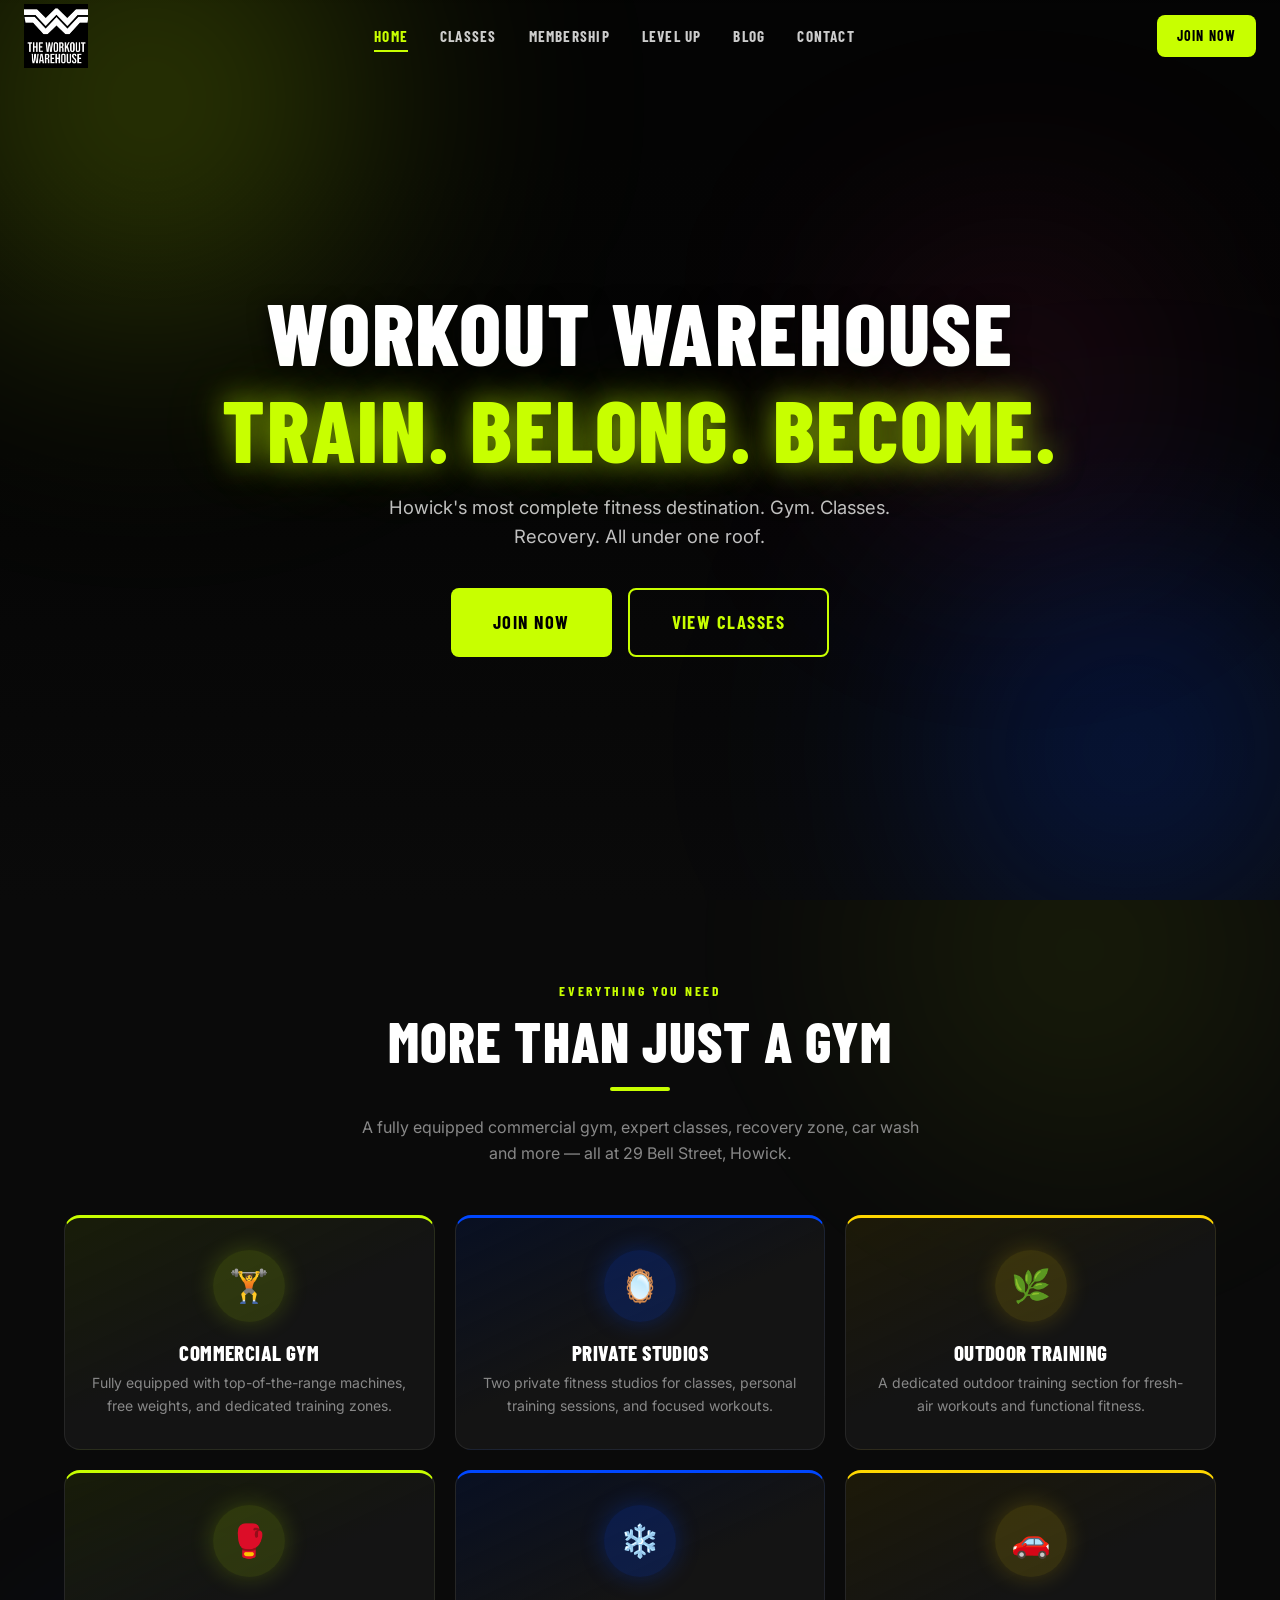
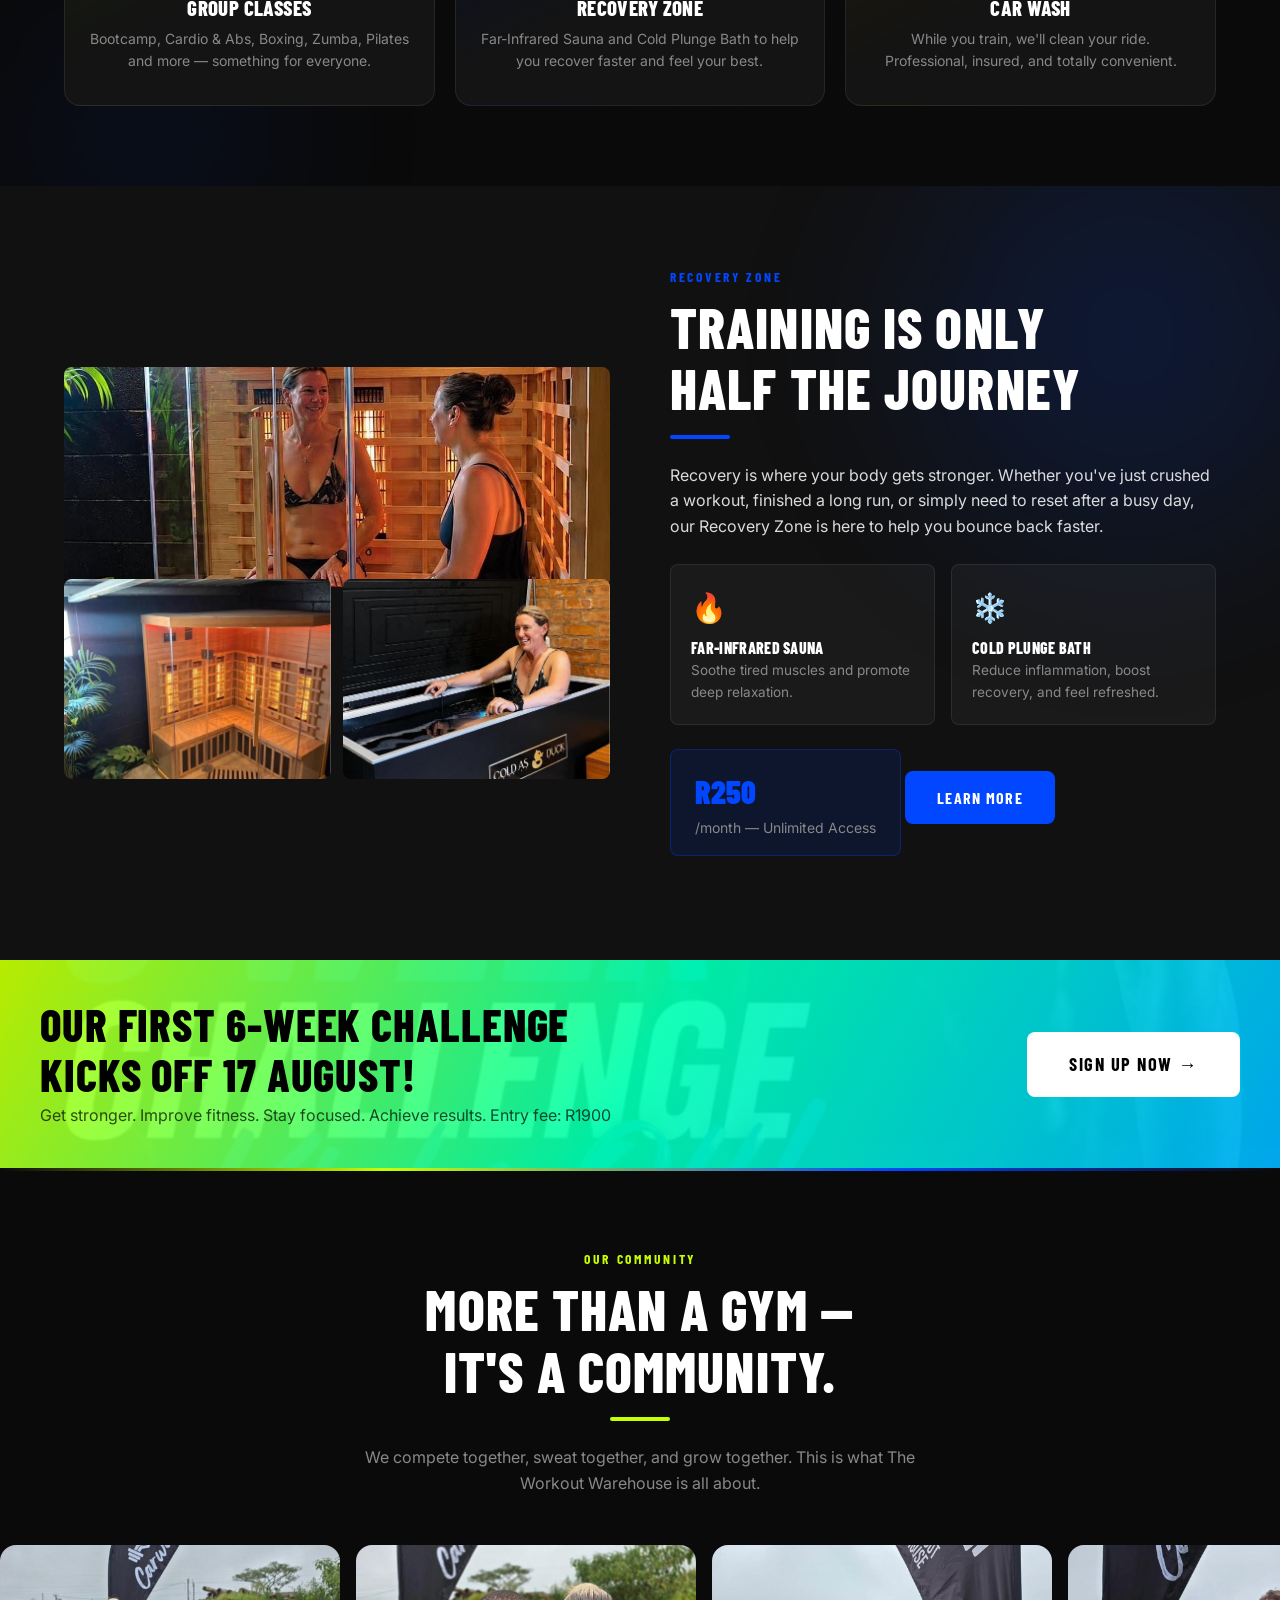
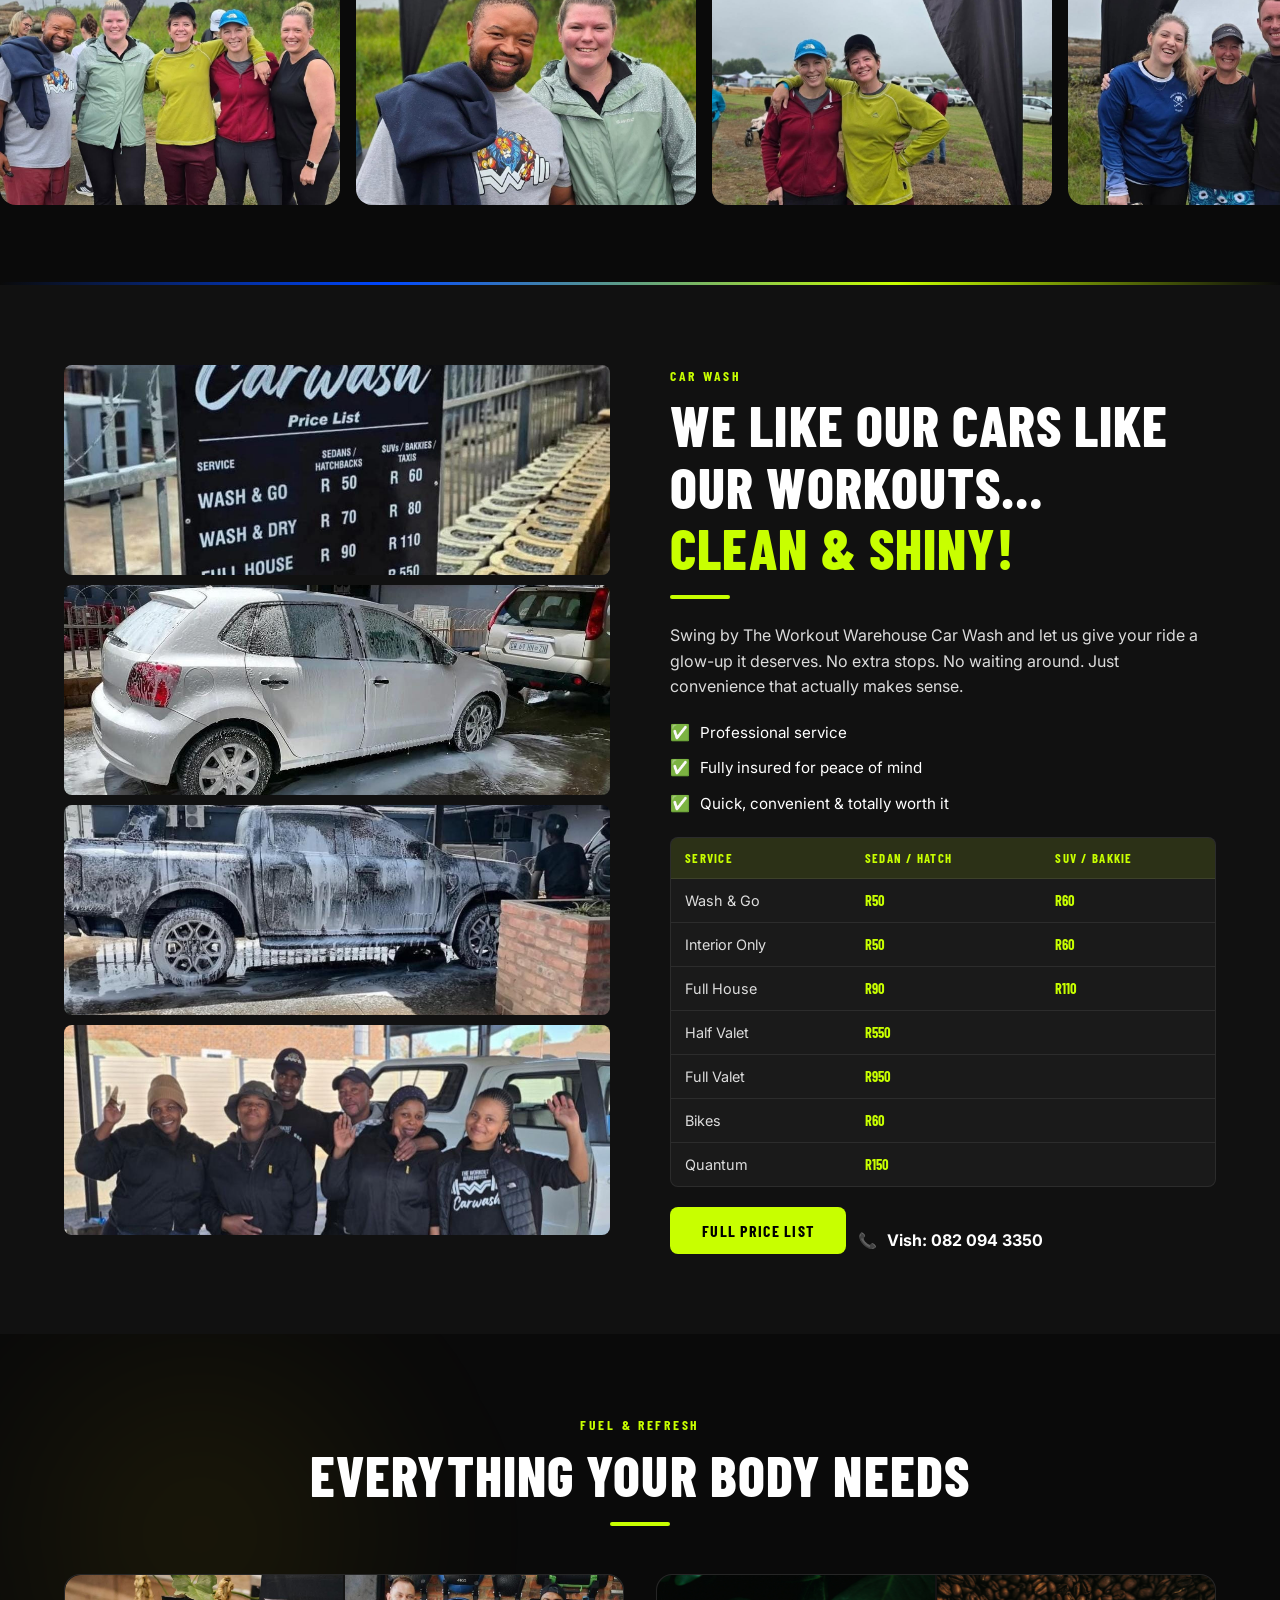
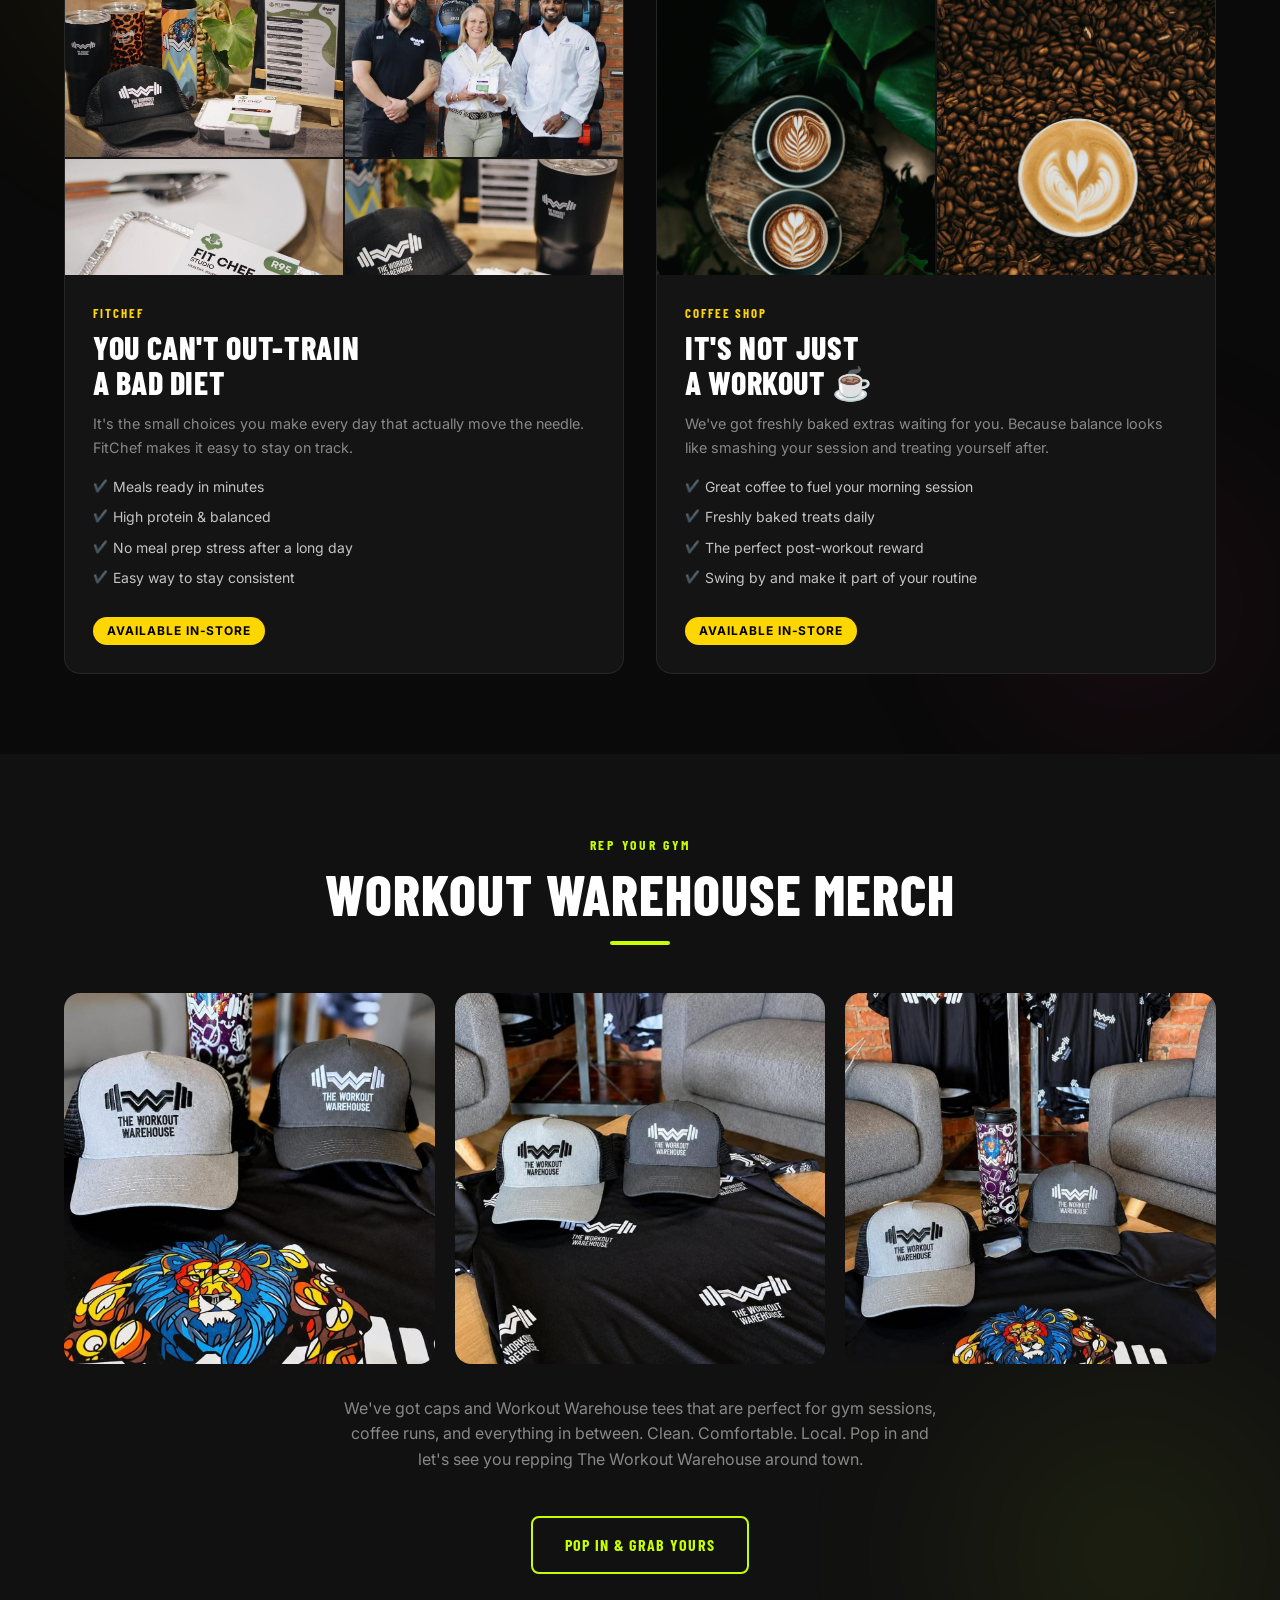
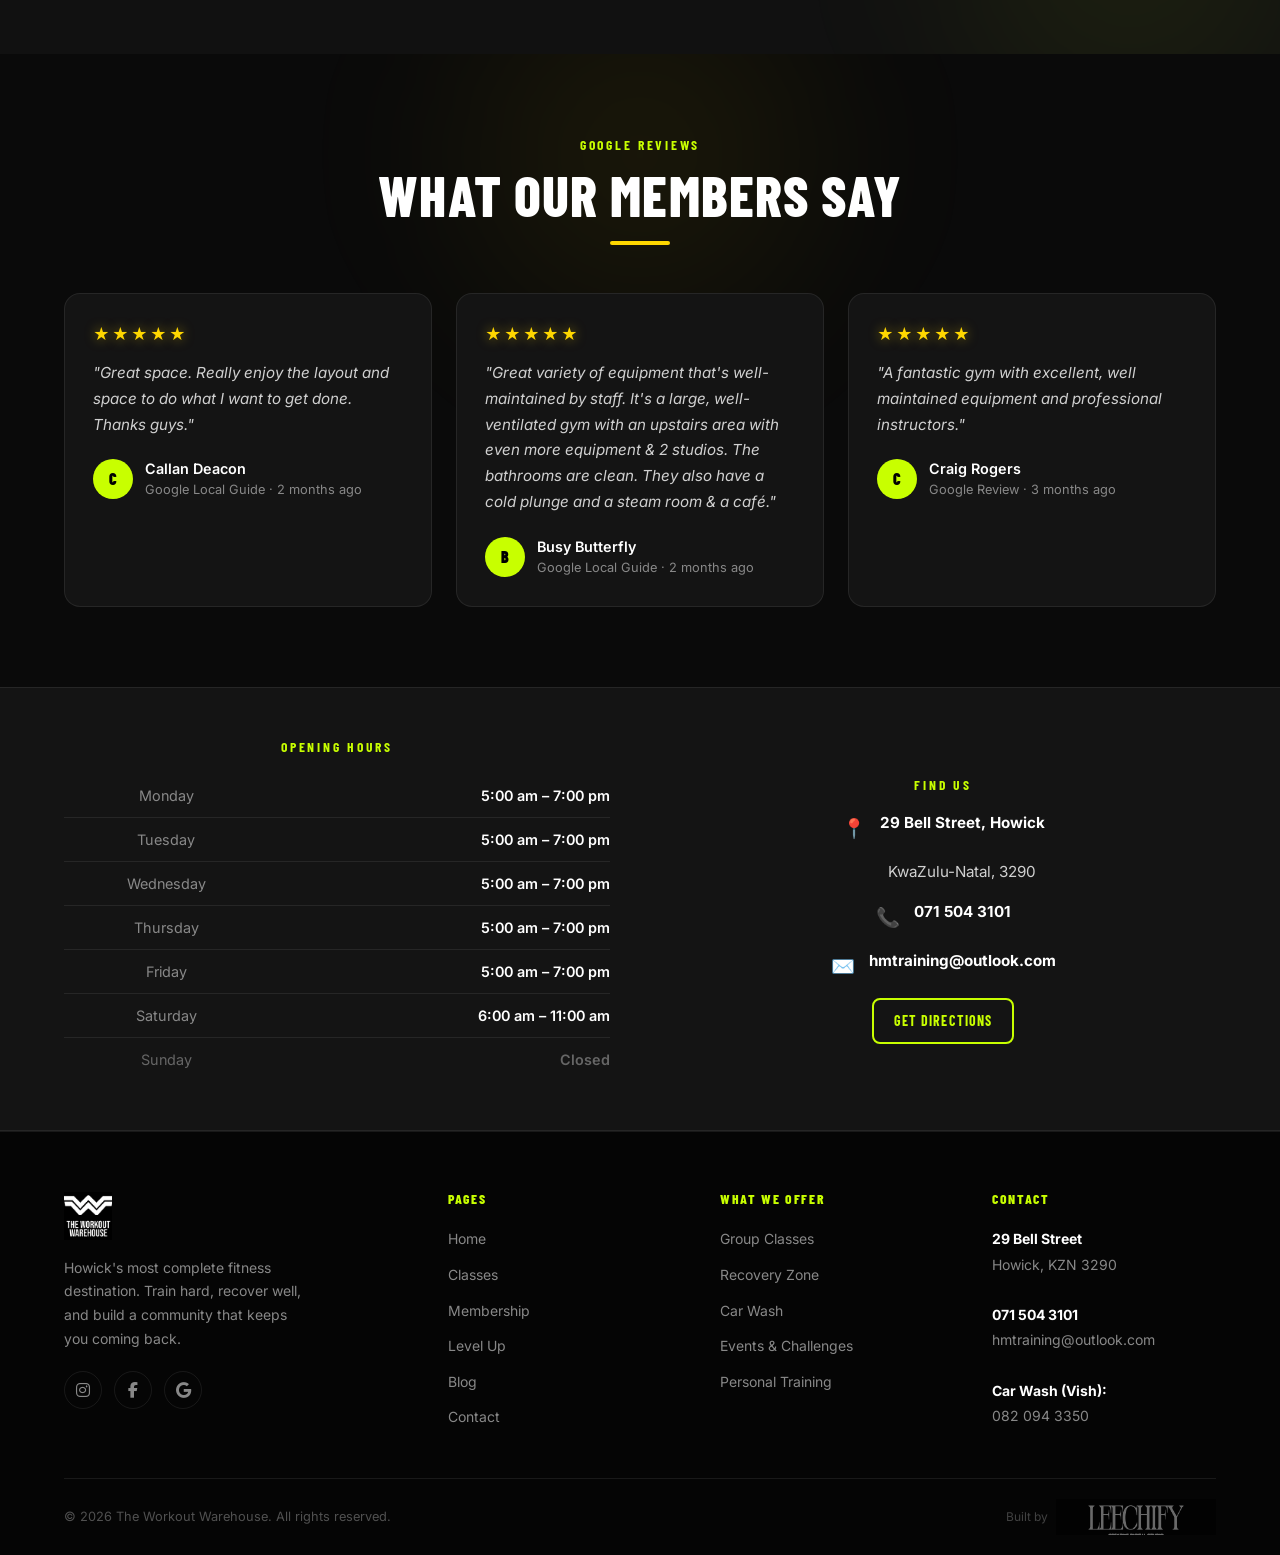
==== index.html @ 7a6e1d3c "initil commit" ====
<!DOCTYPE html>
<html lang="en">
<head>
  <meta charset="UTF-8" />
  <meta name="viewport" content="width=device-width, initial-scale=1.0" />
  <title>The Workout Warehouse — Howick's Premier Gym</title>
  <meta name="description" content="The Workout Warehouse in Howick offers a fully equipped commercial gym, private studios, group classes, recovery zone, and more. Train today. Be better tomorrow." />
  <link rel="stylesheet" href="css/styles.css" />
  <link rel="stylesheet" href="https://cdnjs.cloudflare.com/ajax/libs/font-awesome/6.5.0/css/all.min.css" />
  <!-- Favicon placeholder -->
  <link rel="icon" type="image/png" href="Logo.png" />
</head>
<body>

  <!-- ========== HEADER ========== -->
  <header class="site-header" id="site-header">
    <a href="index.html" class="header-logo">
      <img src="Logo.png" alt="The Workout Warehouse" />
    </a>
    <nav class="nav-links">
      <a href="index.html">Home</a>
      <a href="classes.html">Classes</a>
      <a href="membership.html">Membership</a>
      <a href="levelup.html">Level Up</a>
      <a href="blog.html">Blog</a>
      <a href="contact.html">Contact</a>
    </nav>
    <a href="membership.html" class="btn btn-primary btn-sm header-cta">Join Now</a>
    <button class="hamburger" aria-label="Toggle menu">
      <span></span><span></span><span></span>
    </button>
  </header>

  <!-- Mobile Nav -->
  <nav class="mobile-nav">
    <a href="index.html">Home</a>
    <a href="classes.html">Classes</a>
    <a href="membership.html">Membership</a>
    <a href="levelup.html">Level Up</a>
    <a href="blog.html">Blog</a>
    <a href="contact.html">Contact</a>
    <a href="membership.html" class="btn btn-primary">Join Now</a>
  </nav>

  <main>

    <!-- ========== HERO ========== -->
    <section class="hero">
      <video class="hero-video" autoplay muted loop playsinline>
        <source src="Hero.mp4" type="video/mp4" />
      </video>
      <div class="hero-overlay"></div>
      <div class="hero-blob hero-blob-1"></div>
      <div class="hero-blob hero-blob-2"></div>
      <div class="hero-blob hero-blob-3"></div>
      <div class="hero-content">
        <h1>Workout Warehouse<br><span class="highlight">Train. Belong. Become.</span></h1>
        <p class="lead">Howick's most complete fitness destination. Gym. Classes. Recovery. All under one roof.</p>
        <div class="hero-btns">
          <a href="membership.html" class="btn btn-primary btn-lg">Join Now</a>
          <a href="classes.html" class="btn btn-outline btn-lg">View Classes</a>
        </div>
      </div>
    </section>

    <!-- ========== WHAT WE OFFER ========== -->
    <section class="section-pad offer-section">
      <div class="container">
        <div class="section-header reveal">
          <p class="eyebrow">Everything You Need</p>
          <h2>More Than Just a Gym</h2>
          <div class="divider divider-center"></div>
          <p>A fully equipped commercial gym, expert classes, recovery zone, car wash and more — all at 29 Bell Street, Howick.</p>
        </div>
        <div class="offer-grid">
          <div class="offer-card reveal reveal-delay-1">
            <span class="offer-icon">🏋️</span>
            <h3>Commercial Gym</h3>
            <p>Fully equipped with top-of-the-range machines, free weights, and dedicated training zones.</p>
          </div>
          <div class="offer-card reveal reveal-delay-2">
            <span class="offer-icon">🪞</span>
            <h3>Private Studios</h3>
            <p>Two private fitness studios for classes, personal training sessions, and focused workouts.</p>
          </div>
          <div class="offer-card reveal reveal-delay-3">
            <span class="offer-icon">🌿</span>
            <h3>Outdoor Training</h3>
            <p>A dedicated outdoor training section for fresh-air workouts and functional fitness.</p>
          </div>
          <div class="offer-card reveal reveal-delay-1">
            <span class="offer-icon">🥊</span>
            <h3>Group Classes</h3>
            <p>Bootcamp, Cardio & Abs, Boxing, Zumba, Pilates and more — something for everyone.</p>
          </div>
          <div class="offer-card reveal reveal-delay-2">
            <span class="offer-icon">❄️</span>
            <h3>Recovery Zone</h3>
            <p>Far-Infrared Sauna and Cold Plunge Bath to help you recover faster and feel your best.</p>
          </div>
          <div class="offer-card reveal reveal-delay-3">
            <span class="offer-icon">🚗</span>
            <h3>Car Wash</h3>
            <p>While you train, we'll clean your ride. Professional, insured, and totally convenient.</p>
          </div>
        </div>
      </div>
    </section>

    <!-- ========== RECOVERY ZONE ========== -->
    <section class="recovery-section section-pad">
      <div class="container">
        <div class="recovery-grid">
          <div class="recovery-images reveal">
            <img src="Recovery zone1.jpeg" alt="Recovery Zone" loading="lazy" />
            <img src="Recovery Zone2.jpeg" alt="Cold Plunge" loading="lazy" />
            <img src="Recovery Zone3.jpeg" alt="Infrared Sauna" loading="lazy" />
          </div>
          <div class="recovery-copy reveal reveal-delay-2">
            <p class="eyebrow">Recovery Zone</p>
            <h2>Training Is Only<br>Half the Journey</h2>
            <div class="divider divider-blue"></div>
            <p style="margin-bottom: 24px;">Recovery is where your body gets stronger. Whether you've just crushed a workout, finished a long run, or simply need to reset after a busy day, our Recovery Zone is here to help you bounce back faster.</p>
            <div class="recovery-features">
              <div class="recovery-feature">
                <div class="icon">🔥</div>
                <h4>Far-Infrared Sauna</h4>
                <p>Soothe tired muscles and promote deep relaxation.</p>
              </div>
              <div class="recovery-feature">
                <div class="icon">❄️</div>
                <h4>Cold Plunge Bath</h4>
                <p>Reduce inflammation, boost recovery, and feel refreshed.</p>
              </div>
            </div>
            <div class="recovery-price">
              <div>
                <div class="amount">R250</div>
                <div class="label">/month — Unlimited Access</div>
              </div>
            </div>
            <a href="membership.html#recovery" class="btn btn-blue">Learn More</a>
          </div>
        </div>
      </div>
    </section>

    <!-- ========== CHALLENGE BANNER ========== -->
    <div class="challenge-banner">
      <div class="challenge-banner-inner">
        <div class="challenge-banner-text">
          <h2>Our First 6-Week Challenge<br>Kicks Off 17 August!</h2>
          <p>Get stronger. Improve fitness. Stay focused. Achieve results. Entry fee: R1900</p>
        </div>
        <a href="levelup.html" class="btn btn-white btn-lg">Sign Up Now →</a>
      </div>
    </div>

    <!-- ========== COMMUNITY GALLERY ========== -->
    <section class="community-section section-pad" style="background: var(--bg);">
      <div class="container" style="margin-bottom: 40px;">
        <div class="section-header reveal">
          <p class="eyebrow">Our Community</p>
          <h2>More Than a Gym —<br>It's a Community.</h2>
          <div class="divider divider-center"></div>
          <p>We compete together, sweat together, and grow together. This is what The Workout Warehouse is all about.</p>
        </div>
      </div>
      <div class="carousel-track-wrap">
        <div class="carousel-track">
          <div class="carousel-item"><img src="Com1.jpeg" alt="Workout Warehouse Community" loading="lazy" /></div>
          <div class="carousel-item"><img src="Com2.jpeg" alt="Workout Warehouse Community" loading="lazy" /></div>
          <div class="carousel-item"><img src="Com3.jpeg" alt="Workout Warehouse Community" loading="lazy" /></div>
          <div class="carousel-item"><img src="Com4.jpeg" alt="Workout Warehouse Community" loading="lazy" /></div>
          <div class="carousel-item"><img src="Com5.jpeg" alt="Workout Warehouse Community" loading="lazy" /></div>
        </div>
      </div>
    </section>

    <!-- ========== CAR WASH ========== -->
    <section class="carwash-section section-pad">
      <div class="container">
        <div class="carwash-grid">
          <div class="carwash-images reveal">
            <img src="Carwash1.jpeg" alt="Workout Warehouse Car Wash" loading="lazy" />
            <img src="Carwash2.jpeg" alt="Workout Warehouse Car Wash" loading="lazy" />
            <img src="Carwash3.jpeg" alt="Workout Warehouse Car Wash" loading="lazy" />
            <img src="Carwash4.jpeg" alt="Workout Warehouse Car Wash" loading="lazy" />
          </div>
          <div class="carwash-copy reveal reveal-delay-2">
            <p class="eyebrow">Car Wash</p>
            <h2>We Like Our Cars Like<br>Our Workouts…<br><span class="neon-text">Clean &amp; Shiny!</span></h2>
            <div class="divider"></div>
            <p style="margin-bottom: 20px;">Swing by The Workout Warehouse Car Wash and let us give your ride a glow-up it deserves. No extra stops. No waiting around. Just convenience that actually makes sense.</p>
            <ul class="carwash-checklist">
              <li>Professional service</li>
              <li>Fully insured for peace of mind</li>
              <li>Quick, convenient &amp; totally worth it</li>
            </ul>
            <div class="carwash-price-table">
              <table>
                <thead>
                  <tr>
                    <th>Service</th>
                    <th>Sedan / Hatch</th>
                    <th>SUV / Bakkie</th>
                  </tr>
                </thead>
                <tbody>
                  <tr><td>Wash &amp; Go</td><td>R50</td><td>R60</td></tr>
                  <tr><td>Interior Only</td><td>R50</td><td>R60</td></tr>
                  <tr><td>Full House</td><td>R90</td><td>R110</td></tr>
                  <tr><td>Half Valet</td><td colspan="2">R550</td></tr>
                  <tr><td>Full Valet</td><td colspan="2">R950</td></tr>
                  <tr><td>Bikes</td><td colspan="2">R60</td></tr>
                  <tr><td>Quantum</td><td colspan="2">R150</td></tr>
                </tbody>
              </table>
            </div>
            <div style="display: flex; gap: 12px; align-items: center; flex-wrap: wrap;">
              <button class="btn btn-primary" data-lightbox="Car wash prices.jpeg">Full Price List</button>
              <div class="carwash-contact">
                <span>📞</span>
                <p><strong>Vish: 082 094 3350</strong></p>
              </div>
            </div>
          </div>
        </div>
      </div>
    </section>

    <!-- ========== FITCHEF & COFFEE ========== -->
    <section class="section-pad fuel-section">
      <div class="container">
        <div class="section-header reveal">
          <p class="eyebrow">Fuel &amp; Refresh</p>
          <h2>Everything Your Body Needs</h2>
          <div class="divider divider-center"></div>
        </div>
        <div class="extras-grid">
          <!-- FitChef -->
          <div class="extra-card reveal reveal-delay-1">
            <div style="display: grid; grid-template-columns: 1fr 1fr; grid-template-rows: 1fr 1fr; gap: 2px; height: 300px; overflow: hidden; border-radius: var(--radius-lg) var(--radius-lg) 0 0;">
              <img src="Fitchef1.jpeg" alt="FitChef meals" loading="lazy" style="width:100%; height:100%; object-fit:cover; object-position: center center;" />
              <img src="Fitchef4.jpeg" alt="FitChef team" loading="lazy" style="width:100%; height:100%; object-fit:cover; object-position: center top;" />
              <img src="Fitchef2.jpeg" alt="FitChef meal" loading="lazy" style="width:100%; height:100%; object-fit:cover; object-position: center center;" />
              <img src="Fitchef3.jpeg" alt="FitChef meals" loading="lazy" style="width:100%; height:100%; object-fit:cover; object-position: center center;" />
            </div>
            <div class="extra-card-body">
              <p class="eyebrow">FitChef</p>
              <h3>You Can't Out-Train<br>a Bad Diet</h3>
              <p>It's the small choices you make every day that actually move the needle. FitChef makes it easy to stay on track.</p>
              <ul class="extra-checklist">
                <li>Meals ready in minutes</li>
                <li>High protein &amp; balanced</li>
                <li>No meal prep stress after a long day</li>
                <li>Easy way to stay consistent</li>
              </ul>
              <span class="tag tag-gold" style="margin-top: 12px;">Available In-Store</span>
            </div>
          </div>
          <!-- Coffee Shop -->
          <div class="extra-card reveal reveal-delay-2">
            <div style="display: grid; grid-template-columns: 1fr 1fr; gap: 2px; height: 300px; overflow: hidden; border-radius: var(--radius-lg) var(--radius-lg) 0 0;">
              <img src="Coffeestock.jpg?v=2" alt="Coffee" loading="lazy" style="width:100%; height:100%; object-fit:cover; object-position: center 10%;" />
              <img src="Coffeestock2.jpg" alt="Coffee beans" loading="lazy" style="width:100%; height:100%; object-fit:cover; object-position: center center;" />
            </div>
            <div class="extra-card-body">
              <p class="eyebrow">Coffee Shop</p>
              <h3>It's Not Just<br>a Workout ☕</h3>
              <p>We've got freshly baked extras waiting for you. Because balance looks like smashing your session and treating yourself after.</p>
              <ul class="extra-checklist">
                <li>Great coffee to fuel your morning session</li>
                <li>Freshly baked treats daily</li>
                <li>The perfect post-workout reward</li>
                <li>Swing by and make it part of your routine</li>
              </ul>
              <span class="tag tag-gold" style="margin-top: 12px;">Available In-Store</span>
            </div>
          </div>
        </div>
      </div>
    </section>

    <!-- ========== MERCH ========== -->
    <section class="merch-section section-pad">
      <div class="container">
        <div class="section-header reveal">
          <p class="eyebrow">Rep Your Gym</p>
          <h2>Workout Warehouse Merch</h2>
          <div class="divider divider-center"></div>
        </div>
        <div class="merch-grid reveal">
          <div class="merch-img"><img src="Merch1.jpeg" alt="Workout Warehouse Merch" loading="lazy" /></div>
          <div class="merch-img"><img src="Merch2.jpeg" alt="Workout Warehouse Merch" loading="lazy" /></div>
          <div class="merch-img"><img src="Merch3.jpeg" alt="Workout Warehouse Merch" loading="lazy" /></div>
        </div>
        <div class="merch-copy reveal">
          <p>We've got caps and Workout Warehouse tees that are perfect for gym sessions, coffee runs, and everything in between. Clean. Comfortable. Local. Pop in and let's see you repping The Workout Warehouse around town.</p>
          <a href="contact.html" class="btn btn-outline" style="margin-top: 20px;">Pop In &amp; Grab Yours</a>
        </div>
      </div>
    </section>

    <!-- ========== REVIEWS ========== -->
    <section class="reviews-section section-pad">
      <div class="container">
        <div class="section-header reveal">
          <p class="eyebrow">Google Reviews</p>
          <h2>What Our Members Say</h2>
          <div class="divider divider-center divider-gold"></div>
        </div>
        <div class="reviews-grid">
          <div class="review-card reveal reveal-delay-1">
            <div class="review-stars">★★★★★</div>
            <p class="review-text">"Great space. Really enjoy the layout and space to do what I want to get done. Thanks guys."</p>
            <div class="review-author">
              <div class="review-avatar">C</div>
              <div>
                <div class="review-name">Callan Deacon</div>
                <div class="review-role">Google Local Guide · 2 months ago</div>
              </div>
            </div>
          </div>
          <div class="review-card reveal reveal-delay-2">
            <div class="review-stars">★★★★★</div>
            <p class="review-text">"Great variety of equipment that's well-maintained by staff. It's a large, well-ventilated gym with an upstairs area with even more equipment &amp; 2 studios. The bathrooms are clean. They also have a cold plunge and a steam room &amp; a café."</p>
            <div class="review-author">
              <div class="review-avatar">B</div>
              <div>
                <div class="review-name">Busy Butterfly</div>
                <div class="review-role">Google Local Guide · 2 months ago</div>
              </div>
            </div>
          </div>
          <div class="review-card reveal reveal-delay-3">
            <div class="review-stars">★★★★★</div>
            <p class="review-text">"A fantastic gym with excellent, well maintained equipment and professional instructors."</p>
            <div class="review-author">
              <div class="review-avatar">C</div>
              <div>
                <div class="review-name">Craig Rogers</div>
                <div class="review-role">Google Review · 3 months ago</div>
              </div>
            </div>
          </div>
        </div>
      </div>
    </section>

    <!-- ========== HOURS + CONTACT STRIP ========== -->
    <section class="hours-strip">
      <div class="container">
        <div class="hours-strip-inner">
          <div style="text-align: center;">
            <p class="eyebrow" style="font-family: var(--font-head); font-size: 0.85rem; font-weight: 700; letter-spacing: 0.2em; text-transform: uppercase; color: var(--neon-green); margin-bottom: 16px;">Opening Hours</p>
            <table class="hours-table">
              <tr><td>Monday</td><td>5:00 am – 7:00 pm</td></tr>
              <tr><td>Tuesday</td><td>5:00 am – 7:00 pm</td></tr>
              <tr><td>Wednesday</td><td>5:00 am – 7:00 pm</td></tr>
              <tr><td>Thursday</td><td>5:00 am – 7:00 pm</td></tr>
              <tr><td>Friday</td><td>5:00 am – 7:00 pm</td></tr>
              <tr><td>Saturday</td><td>6:00 am – 11:00 am</td></tr>
              <tr><td class="closed">Sunday</td><td class="closed">Closed</td></tr>
            </table>
          </div>
          <div class="contact-info" style="text-align: center; align-items: center;">
            <p class="eyebrow" style="font-family: var(--font-head); font-size: 0.85rem; font-weight: 700; letter-spacing: 0.2em; text-transform: uppercase; color: var(--neon-green); margin-bottom: 0;">Find Us</p>
            <div class="contact-item">
              <span class="icon">📍</span>
              <p><strong>29 Bell Street, Howick</strong><br>KwaZulu-Natal, 3290</p>
            </div>
            <div class="contact-item">
              <span class="icon">📞</span>
              <p><a href="tel:0715043101"><strong>071 504 3101</strong></a></p>
            </div>
            <div class="contact-item">
              <span class="icon">✉️</span>
              <p><a href="mailto:hmtraining@outlook.com"><strong>hmtraining@outlook.com</strong></a></p>
            </div>
            <a href="contact.html" class="btn btn-outline btn-sm" style="width: fit-content;">Get Directions</a>
          </div>
        </div>
      </div>
    </section>

  </main>

  <!-- ========== FOOTER ========== -->
  <footer class="site-footer">
    <div class="container">
      <div class="footer-grid">
        <div class="footer-brand">
          <img src="Logo.png" alt="The Workout Warehouse" />
          <p>Howick's most complete fitness destination. Train hard, recover well, and build a community that keeps you coming back.</p>
          <div class="footer-social">
            <a href="https://www.instagram.com/the.workout.warehouse" target="_blank" rel="noopener" aria-label="Instagram"><i class="fa-brands fa-instagram"></i></a>
            <a href="https://www.facebook.com/share/1EjubJLeHB/" target="_blank" rel="noopener" aria-label="Facebook"><i class="fa-brands fa-facebook-f"></i></a>
            <a href="https://share.google/mesvVrDXHMTG3f7lh" target="_blank" rel="noopener" aria-label="Google"><i class="fa-brands fa-google"></i></a>
          </div>
        </div>
        <div class="footer-col">
          <h4>Pages</h4>
          <ul>
            <li><a href="index.html">Home</a></li>
            <li><a href="classes.html">Classes</a></li>
            <li><a href="membership.html">Membership</a></li>
            <li><a href="levelup.html">Level Up</a></li>
            <li><a href="blog.html">Blog</a></li>
            <li><a href="contact.html">Contact</a></li>
          </ul>
        </div>
        <div class="footer-col">
          <h4>What We Offer</h4>
          <ul>
            <li><a href="classes.html">Group Classes</a></li>
            <li><a href="membership.html#recovery">Recovery Zone</a></li>
            <li><a href="index.html#carwash">Car Wash</a></li>
            <li><a href="levelup.html">Events &amp; Challenges</a></li>
            <li><a href="classes.html#pt">Personal Training</a></li>
          </ul>
        </div>
        <div class="footer-col">
          <h4>Contact</h4>
          <address>
            <strong>29 Bell Street</strong><br>
            Howick, KZN 3290<br><br>
            <strong><a href="tel:0715043101">071 504 3101</a></strong><br>
            <a href="mailto:hmtraining@outlook.com">hmtraining@outlook.com</a><br><br>
            <strong>Car Wash (Vish):</strong><br>
            <a href="tel:0820943350">082 094 3350</a>
          </address>
        </div>
      </div>
      <div class="footer-bottom">
        <p>© 2026 The Workout Warehouse. All rights reserved.</p>
        <a href="https://leechify.com" target="_blank" rel="noopener" style="display: flex; align-items: center; gap: 8px; opacity: 0.4; transition: opacity 0.3s;" onmouseover="this.style.opacity=0.8" onmouseout="this.style.opacity=0.4"><span style="font-size: 0.75rem; color: rgba(255,255,255,0.6); font-family: var(--font-body);">Built by</span><img src="leechify-logo.webp" alt="Leechify" style="height: 36px; width: 160px; object-fit: cover; object-position: center 47%; filter: saturate(0) brightness(5);" /></a>
      </div>
    </div>
  </footer>

  <!-- Lightbox -->
  <div class="lightbox" id="lightbox">
    <button class="lightbox-close" aria-label="Close">✕</button>
    <img src="" alt="Price list" />
  </div>

  <script src="js/main.js"></script>
</body>
</html>
---- css/styles.css ----
/* ============================================================
   THE WORKOUT WAREHOUSE — Global Stylesheet
   ============================================================ */

/* ---------- Google Fonts ---------- */
@import url('https://fonts.googleapis.com/css2?family=Barlow+Condensed:wght@400;600;700;800;900&family=Inter:wght@300;400;500;600;700&display=swap');

/* ---------- CSS Variables ---------- */
:root {
  --bg:           #0A0A0A;
  --bg-card:      #141414;
  --bg-section:   #111111;
  --neon-green:   #C8FF00;
  --neon-blue:    #0047FF;
  --neon-gold:    #FFD700;
  --white:        #FFFFFF;
  --muted:        #888888;
  --border:       rgba(255,255,255,0.08);
  --border-neon:  rgba(200,255,0,0.3);

  --font-head:    'Barlow Condensed', sans-serif;
  --font-body:    'Inter', sans-serif;

  --radius:       8px;
  --radius-lg:    16px;
  --transition:   0.3s ease;
  --shadow:       0 4px 30px rgba(0,0,0,0.5);
  --shadow-neon:  0 0 20px rgba(200,255,0,0.2);
}

/* ---------- Reset ---------- */
*, *::before, *::after { box-sizing: border-box; margin: 0; padding: 0; }
html { scroll-behavior: smooth; font-size: 16px; }
body {
  background-color: var(--bg);
  color: var(--white);
  font-family: var(--font-body);
  line-height: 1.6;
  overflow-x: hidden;
}
img { display: block; max-width: 100%; height: auto; }
a { color: inherit; text-decoration: none; }
ul { list-style: none; }
button { cursor: pointer; border: none; background: none; font-family: inherit; }

/* ---------- Typography ---------- */
h1, h2, h3, h4, h5 {
  font-family: var(--font-head);
  font-weight: 800;
  line-height: 1.1;
  text-transform: uppercase;
  letter-spacing: 0.02em;
}
h1 { font-size: clamp(2.5rem, 7vw, 5.5rem); }
h2 { font-size: clamp(2rem, 5vw, 3.5rem); }
h3 { font-size: clamp(1.4rem, 3vw, 2rem); }
h4 { font-size: 1.2rem; }
p { font-size: 1rem; color: rgba(255,255,255,0.85); }

/* ---------- Utility Classes ---------- */
.container {
  max-width: 1200px;
  margin: 0 auto;
  padding: 0 24px;
}
.section-pad { padding: 80px 0; }
.section-pad-sm { padding: 48px 0; }

.neon-text  { color: var(--neon-green); }
.blue-text  { color: var(--neon-blue); }
.gold-text  { color: var(--neon-gold); }
.muted-text { color: var(--muted); }

.tag {
  display: inline-block;
  padding: 4px 14px;
  border-radius: 100px;
  font-size: 0.75rem;
  font-weight: 700;
  text-transform: uppercase;
  letter-spacing: 0.08em;
}
.tag-neon  { background: var(--neon-green); color: #000; }
.tag-blue  { background: var(--neon-blue);  color: #fff; }
.tag-gold  { background: var(--neon-gold);  color: #000; }

.divider {
  width: 60px;
  height: 4px;
  background: var(--neon-green);
  margin: 16px 0 24px;
  border-radius: 2px;
}
.divider-center { margin: 16px auto 24px; }
.divider-blue  { background: var(--neon-blue); }
.divider-gold  { background: var(--neon-gold); }

/* ---------- Buttons ---------- */
.btn {
  display: inline-flex;
  align-items: center;
  gap: 8px;
  padding: 14px 32px;
  border-radius: var(--radius);
  font-family: var(--font-head);
  font-weight: 700;
  font-size: 1rem;
  text-transform: uppercase;
  letter-spacing: 0.08em;
  transition: var(--transition);
  position: relative;
  overflow: hidden;
}
.btn::after {
  content: '';
  position: absolute;
  inset: 0;
  background: rgba(255,255,255,0.1);
  opacity: 0;
  transition: var(--transition);
}
.btn:hover::after { opacity: 1; }

.btn-primary {
  background: var(--neon-green);
  color: #000;
}
.btn-primary:hover { box-shadow: 0 0 24px rgba(200,255,0,0.5); transform: translateY(-2px); }

.btn-outline {
  background: transparent;
  color: var(--neon-green);
  border: 2px solid var(--neon-green);
}
.btn-outline:hover { background: var(--neon-green); color: #000; }

.btn-blue {
  background: var(--neon-blue);
  color: #fff;
}
.btn-blue:hover { box-shadow: 0 0 24px rgba(0,71,255,0.5); transform: translateY(-2px); }

.btn-gold {
  background: var(--neon-gold);
  color: #000;
}
.btn-gold:hover { box-shadow: 0 0 24px rgba(255,215,0,0.5); transform: translateY(-2px); }

.btn-white {
  background: var(--white);
  color: #000;
}
.btn-white:hover { background: #eee; transform: translateY(-2px); }

.btn-sm { padding: 10px 20px; font-size: 0.875rem; }
.btn-lg { padding: 18px 42px; font-size: 1.15rem; }

/* ---------- Section Headers ---------- */
.section-header { text-align: center; margin-bottom: 48px; }
.section-header .eyebrow {
  font-family: var(--font-head);
  font-size: 0.85rem;
  font-weight: 700;
  letter-spacing: 0.2em;
  text-transform: uppercase;
  color: var(--neon-green);
  margin-bottom: 8px;
}
.section-header h2 { margin-bottom: 12px; }
.section-header p { color: var(--muted); max-width: 560px; margin: 0 auto; }

/* ============================================================
   HEADER / NAVIGATION
   ============================================================ */
.site-header {
  position: fixed;
  top: 0;
  left: 0;
  right: 0;
  z-index: 1000;
  padding: 0 24px;
  height: 72px;
  display: flex;
  align-items: center;
  justify-content: space-between;
  transition: background var(--transition), backdrop-filter var(--transition), box-shadow var(--transition);
}
.site-header.scrolled {
  background: rgba(10,10,10,0.92);
  backdrop-filter: blur(20px);
  box-shadow: 0 1px 0 var(--border);
}

.header-logo {
  display: flex;
  align-items: center;
  gap: 10px;
}
.header-logo img {
  height: 64px;
  width: auto;
  filter: invert(0); /* logo is already white on transparent */
}

.nav-links {
  display: flex;
  align-items: center;
  gap: 32px;
}
.nav-links a {
  font-family: var(--font-head);
  font-weight: 700;
  font-size: 0.95rem;
  letter-spacing: 0.08em;
  text-transform: uppercase;
  color: rgba(255,255,255,0.8);
  position: relative;
  transition: color var(--transition);
}
.nav-links a::after {
  content: '';
  position: absolute;
  bottom: -4px;
  left: 0;
  right: 0;
  height: 2px;
  background: var(--neon-green);
  transform: scaleX(0);
  transform-origin: left;
  transition: transform var(--transition);
}
.nav-links a:hover,
.nav-links a.active { color: var(--neon-green); }
.nav-links a:hover::after,
.nav-links a.active::after { transform: scaleX(1); }

.header-cta { margin-left: 16px; }

/* Hamburger */
.hamburger {
  display: none;
  flex-direction: column;
  gap: 5px;
  padding: 6px;
  cursor: pointer;
}
.hamburger span {
  display: block;
  width: 24px;
  height: 2px;
  background: var(--white);
  border-radius: 2px;
  transition: var(--transition);
}
.hamburger.open span:nth-child(1) { transform: translateY(7px) rotate(45deg); }
.hamburger.open span:nth-child(2) { opacity: 0; }
.hamburger.open span:nth-child(3) { transform: translateY(-7px) rotate(-45deg); }

/* Mobile Nav Drawer */
.mobile-nav {
  display: none;
  position: fixed;
  top: 72px;
  left: 0;
  right: 0;
  background: rgba(10,10,10,0.98);
  backdrop-filter: blur(20px);
  padding: 24px;
  flex-direction: column;
  gap: 0;
  z-index: 999;
  border-top: 1px solid var(--border);
  transform: translateY(-10px);
  opacity: 0;
  pointer-events: none;
  transition: transform var(--transition), opacity var(--transition);
}
.mobile-nav.open {
  display: flex;
  transform: translateY(0);
  opacity: 1;
  pointer-events: all;
}
.mobile-nav a {
  font-family: var(--font-head);
  font-weight: 700;
  font-size: 1.4rem;
  letter-spacing: 0.05em;
  text-transform: uppercase;
  padding: 14px 0;
  border-bottom: 1px solid var(--border);
  color: rgba(255,255,255,0.85);
  transition: color var(--transition);
}
.mobile-nav a:hover { color: var(--neon-green); }
.mobile-nav .btn { margin-top: 20px; text-align: center; justify-content: center; }

/* ============================================================
   HERO SECTIONS
   ============================================================ */
.hero {
  position: relative;
  width: 100%;
  min-height: 100vh;
  display: flex;
  align-items: center;
  justify-content: center;
  text-align: center;
  overflow: hidden;
}
.hero-bg {
  position: absolute;
  inset: 0;
  background-size: cover;
  background-position: center;
  background-repeat: no-repeat;
  transform: scale(1.05);
  transition: transform 8s ease;
}
.hero.loaded .hero-bg { transform: scale(1); }

.hero-video {
  position: absolute;
  inset: 0;
  width: 100%;
  height: 100%;
  object-fit: cover;
  object-position: center;
}
.hero-overlay {
  position: absolute;
  inset: 0;
  background: linear-gradient(
    to bottom,
    rgba(0,0,0,0.65) 0%,
    rgba(0,0,0,0.5) 50%,
    rgba(10,10,10,0.95) 100%
  );
}
.hero-content {
  position: relative;
  z-index: 2;
  padding: 120px 24px 80px;
  max-width: 900px;
}
.hero-logo {
  width: 120px;
  margin: 0 auto 24px;
  filter: brightness(0) invert(1);
}
.hero-content h1 {
  margin-bottom: 16px;
  text-shadow: 0 2px 20px rgba(0,0,0,0.8);
}
.hero-content h1 .highlight {
  color: var(--neon-green);
  position: relative;
}
.hero-content p.lead {
  font-size: 1.15rem;
  color: rgba(255,255,255,0.75);
  max-width: 520px;
  margin: 0 auto 36px;
}
.hero-btns {
  display: flex;
  gap: 16px;
  justify-content: center;
  flex-wrap: wrap;
}

/* Page hero (shorter, for inner pages) */
.page-hero {
  position: relative;
  min-height: 480px;
  display: flex;
  align-items: flex-end;
  overflow: hidden;
}
.page-hero .hero-bg { transform: none; }
.page-hero .hero-overlay {
  background: linear-gradient(to top, rgba(10,10,10,1) 0%, rgba(0,0,0,0.75) 50%, rgba(0,0,0,0.6) 100%);
}
.page-hero-content {
  position: relative;
  z-index: 2;
  padding: 96px 24px 48px;
  width: 100%;
  max-width: 1200px;
  margin: 0 auto;
}
.page-hero-content .eyebrow {
  font-family: var(--font-head);
  font-size: 0.85rem;
  font-weight: 700;
  letter-spacing: 0.2em;
  text-transform: uppercase;
  color: var(--neon-green);
  margin-bottom: 8px;
}
.page-hero-content h1 { font-size: clamp(2.2rem, 6vw, 4rem); text-shadow: 0 2px 20px rgba(0,0,0,0.8); }
.page-hero-content h1 .neon-text { text-shadow: 0 0 30px rgba(200,255,0,0.6), 0 0 80px rgba(200,255,0,0.2); }

/* ============================================================
   CARDS
   ============================================================ */
.card {
  background: var(--bg-card);
  border: 1px solid var(--border);
  border-radius: var(--radius-lg);
  overflow: hidden;
  transition: transform var(--transition), box-shadow var(--transition), border-color var(--transition);
}
.card:hover {
  transform: translateY(-6px);
  box-shadow: var(--shadow);
  border-color: rgba(200,255,0,0.2);
}
.card-body { padding: 24px; }
.card-img { width: 100%; height: 220px; object-fit: cover; }
.card-img-tall { height: 300px; }

/* ============================================================
   OFFER GRID (Home — What We Offer)
   ============================================================ */
.offer-grid {
  display: grid;
  grid-template-columns: repeat(3, 1fr);
  gap: 20px;
}
.offer-card {
  background: var(--bg-card);
  border: 1px solid var(--border);
  border-radius: var(--radius-lg);
  padding: 32px 24px;
  text-align: center;
  transition: var(--transition);
  position: relative;
  overflow: hidden;
}
.offer-card::before {
  content: '';
  position: absolute;
  bottom: 0; left: 0; right: 0;
  height: 3px;
  background: var(--neon-green);
  transform: scaleX(0);
  transition: transform var(--transition);
}
.offer-card:hover { transform: translateY(-6px); border-color: var(--border-neon); box-shadow: var(--shadow-neon); }
.offer-card:hover::before { transform: scaleX(1); }
.offer-icon {
  font-size: 2rem;
  width: 72px;
  height: 72px;
  border-radius: 50%;
  display: flex;
  align-items: center;
  justify-content: center;
  margin: 0 auto 20px;
  line-height: 1;
}
.offer-card h3 {
  font-size: 1.3rem;
  margin-bottom: 8px;
}
.offer-card p {
  font-size: 0.875rem;
  color: var(--muted);
}

/* ============================================================
   RECOVERY ZONE
   ============================================================ */
.recovery-section {
  background: var(--bg-section);
  position: relative;
  overflow: hidden;
}
.recovery-section::before {
  content: '';
  position: absolute;
  top: -100px; right: -100px;
  width: 400px; height: 400px;
  background: radial-gradient(circle, rgba(0,71,255,0.08) 0%, transparent 70%);
  pointer-events: none;
}
.recovery-grid {
  display: grid;
  grid-template-columns: 1fr 1fr;
  gap: 60px;
  align-items: center;
}
.recovery-images {
  display: grid;
  grid-template-columns: 1fr 1fr;
  grid-template-rows: 200px 200px;
  gap: 12px;
}
.recovery-images img {
  width: 100%;
  height: 100%;
  object-fit: cover;
  border-radius: var(--radius);
}
.recovery-images img:first-child {
  grid-column: 1 / -1;
  height: 220px;
}
.recovery-copy .eyebrow {
  font-family: var(--font-head);
  font-size: 0.85rem;
  font-weight: 700;
  letter-spacing: 0.2em;
  text-transform: uppercase;
  color: var(--neon-blue);
  margin-bottom: 8px;
}
.recovery-features {
  display: grid;
  grid-template-columns: 1fr 1fr;
  gap: 16px;
  margin: 24px 0;
}
.recovery-feature {
  background: rgba(255,255,255,0.04);
  border: 1px solid var(--border);
  border-radius: var(--radius);
  padding: 20px;
}
.recovery-feature .icon { font-size: 1.8rem; margin-bottom: 8px; }
.recovery-feature h4 { font-size: 1rem; margin-bottom: 4px; }
.recovery-feature p { font-size: 0.85rem; color: var(--muted); }
.recovery-price {
  display: inline-flex;
  align-items: center;
  gap: 12px;
  background: rgba(0,71,255,0.12);
  border: 1px solid rgba(0,71,255,0.3);
  border-radius: var(--radius);
  padding: 16px 24px;
  margin-bottom: 24px;
}
.recovery-price .amount {
  font-family: var(--font-head);
  font-size: 2rem;
  font-weight: 900;
  color: var(--neon-blue);
}
.recovery-price .label { font-size: 0.875rem; color: var(--muted); }

/* ============================================================
   CHALLENGE BANNER
   ============================================================ */
.challenge-banner {
  background: var(--neon-green);
  position: relative;
  overflow: hidden;
  padding: 40px 24px;
}
.challenge-banner::before {
  content: '';
  position: absolute;
  inset: 0;
  background: url('../Challenge1.png') center/cover no-repeat;
  opacity: 0.08;
}
.challenge-banner-inner {
  position: relative;
  z-index: 1;
  max-width: 1200px;
  margin: 0 auto;
  display: flex;
  align-items: center;
  justify-content: space-between;
  gap: 24px;
  flex-wrap: wrap;
}
.challenge-banner-text h2 {
  color: #000;
  font-size: clamp(1.8rem, 4vw, 2.8rem);
  margin-bottom: 4px;
}
.challenge-banner-text p {
  color: rgba(0,0,0,0.7);
  font-size: 1rem;
}

/* ============================================================
   COMMUNITY GALLERY (Carousel / Marquee)
   ============================================================ */
.community-section { overflow: hidden; }
.carousel-track-wrap { overflow: hidden; position: relative; }
.carousel-track {
  display: flex;
  gap: 16px;
  width: max-content;
  animation: marquee 30s linear infinite;
}
.carousel-track:hover { animation-play-state: paused; }
@keyframes marquee {
  0%   { transform: translateX(0); }
  100% { transform: translateX(-50%); }
}
.carousel-item {
  width: 340px;
  height: 260px;
  border-radius: var(--radius-lg);
  overflow: hidden;
  flex-shrink: 0;
}
.carousel-item img {
  width: 100%;
  height: 100%;
  object-fit: cover;
  transition: transform 0.5s ease;
}
.carousel-item:hover img { transform: scale(1.05); }

/* ============================================================
   CAR WASH SECTION
   ============================================================ */
.carwash-section { background: var(--bg-section); }
.carwash-grid {
  display: grid;
  grid-template-columns: 1fr 1fr;
  gap: 60px;
  align-items: start;
}
.carwash-images {
  display: flex;
  flex-direction: column;
  gap: 10px;
}
.carwash-images img {
  width: 100%;
  height: 210px;
  object-fit: cover;
  border-radius: var(--radius);
}
.carwash-images img:nth-child(1) {
  object-position: center 40%;
}
.carwash-images img:nth-child(2) {
  object-position: center 40%;
}
.carwash-images img:nth-child(4) {
  object-position: center 35%;
}
.carwash-copy .eyebrow {
  font-family: var(--font-head);
  font-size: 0.85rem;
  font-weight: 700;
  letter-spacing: 0.2em;
  text-transform: uppercase;
  color: var(--neon-green);
  margin-bottom: 8px;
}
.carwash-checklist {
  margin: 20px 0;
  display: flex;
  flex-direction: column;
  gap: 10px;
}
.carwash-checklist li {
  display: flex;
  align-items: center;
  gap: 10px;
  font-size: 0.95rem;
}
.carwash-checklist li::before {
  content: '✅';
  font-size: 1rem;
}
.carwash-price-table {
  background: rgba(255,255,255,0.04);
  border: 1px solid var(--border);
  border-radius: var(--radius);
  overflow: hidden;
  margin: 20px 0;
}
.carwash-price-table table {
  width: 100%;
  border-collapse: collapse;
}
.carwash-price-table th {
  background: rgba(200,255,0,0.1);
  color: var(--neon-green);
  font-family: var(--font-head);
  font-size: 0.8rem;
  letter-spacing: 0.1em;
  text-transform: uppercase;
  padding: 10px 14px;
  text-align: left;
  border-bottom: 1px solid var(--border);
}
.carwash-price-table td {
  padding: 10px 14px;
  font-size: 0.9rem;
  border-bottom: 1px solid var(--border);
  color: rgba(255,255,255,0.85);
}
.carwash-price-table tr:last-child td { border-bottom: none; }
.carwash-price-table td:not(:first-child) {
  color: var(--neon-green);
  font-weight: 700;
  font-family: var(--font-head);
}
.carwash-contact {
  display: flex;
  align-items: center;
  gap: 10px;
  margin-top: 20px;
  font-size: 0.95rem;
  color: var(--muted);
}
.carwash-contact strong { color: var(--white); }

/* ============================================================
   FITCHEF & COFFEE
   ============================================================ */
.extras-grid {
  display: grid;
  grid-template-columns: 1fr 1fr;
  gap: 32px;
}
.extra-card {
  background: var(--bg-card);
  border: 1px solid var(--border);
  border-radius: var(--radius-lg);
  overflow: hidden;
  transition: var(--transition);
}
.extra-card:hover { transform: translateY(-4px); box-shadow: var(--shadow); }
.extra-card-images {
  display: grid;
  grid-template-columns: 1fr 1fr;
  height: 200px;
  gap: 2px;
}
.extra-card-images img {
  width: 100%;
  height: 100%;
  object-fit: cover;
}
.extra-card-images.single img {
  grid-column: 1/-1;
}
.extra-card-body { padding: 28px; }
.extra-card-body .eyebrow {
  font-family: var(--font-head);
  font-size: 0.8rem;
  font-weight: 700;
  letter-spacing: 0.15em;
  text-transform: uppercase;
  color: var(--neon-gold);
  margin-bottom: 6px;
}
.extra-card-body h3 { margin-bottom: 12px; }
.extra-card-body p { font-size: 0.9rem; color: var(--muted); line-height: 1.65; }
.extra-checklist {
  margin: 16px 0;
  display: flex;
  flex-direction: column;
  gap: 8px;
}
.extra-checklist li {
  font-size: 0.875rem;
  color: rgba(255,255,255,0.75);
  padding-left: 20px;
  position: relative;
}
.extra-checklist li::before {
  content: '✔️';
  position: absolute;
  left: 0;
  font-size: 0.75rem;
}

/* ============================================================
   MERCH SECTION
   ============================================================ */
.merch-section { background: var(--bg-section); }
.merch-grid {
  display: grid;
  grid-template-columns: repeat(3, 1fr);
  gap: 20px;
  margin-bottom: 32px;
}
.merch-img {
  border-radius: var(--radius-lg);
  overflow: hidden;
  aspect-ratio: 1;
}
.merch-img img {
  width: 100%;
  height: 100%;
  object-fit: cover;
  transition: transform 0.5s ease;
}
.merch-img:hover img { transform: scale(1.06); }
.merch-copy { text-align: center; max-width: 600px; margin: 0 auto; }
.merch-copy p { color: var(--muted); margin-bottom: 24px; }

/* ============================================================
   REVIEWS
   ============================================================ */
.reviews-section { background: var(--bg); }
.reviews-grid {
  display: grid;
  grid-template-columns: repeat(3, 1fr);
  gap: 24px;
}
.review-card {
  background: var(--bg-card);
  border: 1px solid var(--border);
  border-radius: var(--radius-lg);
  padding: 28px;
  transition: var(--transition);
}
.review-card:hover { transform: translateY(-4px); border-color: rgba(200,255,0,0.2); }
.review-stars {
  color: var(--neon-gold);
  font-size: 1rem;
  margin-bottom: 12px;
  letter-spacing: 2px;
}
.review-text {
  font-size: 0.95rem;
  color: rgba(255,255,255,0.8);
  line-height: 1.7;
  margin-bottom: 20px;
  font-style: italic;
}
.review-author {
  display: flex;
  align-items: center;
  gap: 12px;
}
.review-avatar {
  width: 40px;
  height: 40px;
  border-radius: 50%;
  background: var(--neon-green);
  display: flex;
  align-items: center;
  justify-content: center;
  font-family: var(--font-head);
  font-weight: 900;
  color: #000;
  font-size: 1rem;
  flex-shrink: 0;
}
.review-name { font-weight: 600; font-size: 0.9rem; }
.review-role { font-size: 0.8rem; color: var(--muted); }

/* ============================================================
   HOURS + CONTACT STRIP
   ============================================================ */
.hours-strip {
  background: var(--bg-card);
  border-top: 1px solid var(--border);
  border-bottom: 1px solid var(--border);
}
.hours-strip-inner {
  display: grid;
  grid-template-columns: 1fr 1fr;
  gap: 60px;
  align-items: center;
  padding: 48px 0;
}
.hours-table { width: 100%; border-collapse: collapse; }
.hours-table tr { border-bottom: 1px solid var(--border); }
.hours-table tr:last-child { border-bottom: none; }
.hours-table td {
  padding: 10px 0;
  font-size: 0.9rem;
}
.hours-table td:first-child { color: var(--muted); }
.hours-table td:last-child { color: var(--white); font-weight: 600; text-align: right; }
.hours-table .closed { color: rgba(255,255,255,0.35) !important; }
.hours-table tr.today td { color: var(--neon-green); }
.contact-info { display: flex; flex-direction: column; gap: 16px; }
.contact-item {
  display: flex;
  align-items: flex-start;
  gap: 14px;
}
.contact-item .icon {
  font-size: 1.2rem;
  margin-top: 2px;
  flex-shrink: 0;
}
.contact-item p { font-size: 0.95rem; color: rgba(255,255,255,0.8); }
.contact-item strong { color: var(--white); display: block; }

/* ============================================================
   FOOTER
   ============================================================ */
.site-footer {
  background: #050505;
  border-top: 1px solid var(--border);
  padding: 60px 0 0;
}
.footer-grid {
  display: grid;
  grid-template-columns: 1.5fr 1fr 1fr 1fr;
  gap: 48px;
  padding-bottom: 48px;
  border-bottom: 1px solid var(--border);
}
.footer-brand img {
  height: 48px;
  margin-bottom: 16px;
}
.footer-brand p {
  font-size: 0.875rem;
  color: var(--muted);
  line-height: 1.7;
  max-width: 240px;
}
.footer-social {
  display: flex;
  gap: 12px;
  margin-top: 20px;
}
.footer-social a {
  width: 38px;
  height: 38px;
  border: 1px solid var(--border);
  border-radius: 50%;
  display: flex;
  align-items: center;
  justify-content: center;
  font-size: 1rem;
  transition: var(--transition);
  color: var(--muted);
}
.footer-social a:hover {
  border-color: var(--neon-green);
  color: var(--neon-green);
  background: rgba(200,255,0,0.08);
}
.footer-col h4 {
  font-size: 0.85rem;
  letter-spacing: 0.12em;
  color: var(--neon-green);
  margin-bottom: 20px;
  text-transform: uppercase;
}
.footer-col ul { display: flex; flex-direction: column; gap: 10px; }
.footer-col ul li a {
  font-size: 0.875rem;
  color: var(--muted);
  transition: color var(--transition);
}
.footer-col ul li a:hover { color: var(--white); }
.footer-col address {
  font-style: normal;
  font-size: 0.875rem;
  color: var(--muted);
  line-height: 1.8;
}
.footer-col address strong { color: var(--white); }
.footer-bottom {
  padding: 20px 0;
  display: flex;
  align-items: center;
  justify-content: space-between;
  gap: 16px;
  flex-wrap: wrap;
}
.footer-bottom p { font-size: 0.8rem; color: rgba(255,255,255,0.3); }

/* ============================================================
   CLASS TIMETABLE
   ============================================================ */
.timetable-wrap {
  overflow-x: auto;
  border-radius: var(--radius-lg);
  border: 1px solid var(--border);
}
.timetable {
  width: 100%;
  border-collapse: collapse;
  min-width: 700px;
}
.timetable th {
  background: rgba(200,255,0,0.07);
  color: var(--neon-green);
  font-family: var(--font-head);
  font-size: 0.85rem;
  letter-spacing: 0.1em;
  text-transform: uppercase;
  padding: 14px 16px;
  text-align: left;
  border-bottom: 1px solid var(--border);
}
.timetable td {
  padding: 14px 16px;
  font-size: 0.875rem;
  border-bottom: 1px solid var(--border);
  vertical-align: top;
  color: rgba(255,255,255,0.8);
}
.timetable tr:last-child td { border-bottom: none; }
.timetable tr:hover td { background: rgba(255,255,255,0.02); }
.timetable td:first-child {
  font-family: var(--font-head);
  font-weight: 700;
  font-size: 1rem;
  color: var(--white);
  white-space: nowrap;
}
.class-chip {
  display: inline-block;
  padding: 4px 10px;
  border-radius: 4px;
  font-size: 0.75rem;
  font-weight: 700;
  font-family: var(--font-head);
  letter-spacing: 0.05em;
  text-transform: uppercase;
  margin: 2px 0;
}
.chip-green  { background: rgba(200,255,0,0.15);  color: var(--neon-green); }
.chip-blue   { background: rgba(0,71,255,0.15);   color: #6699ff; }
.chip-gold   { background: rgba(255,215,0,0.15);  color: var(--neon-gold); }
.chip-white  { background: rgba(255,255,255,0.08); color: var(--white); }
.class-time  { font-size: 0.75rem; color: var(--muted); display: block; }

/* Class Spotlights */
.spotlight-grid {
  display: grid;
  grid-template-columns: repeat(3, 1fr);
  gap: 28px;
  margin-top: 60px;
}
.spotlight-card {
  background: var(--bg-card);
  border: 1px solid var(--border);
  border-radius: var(--radius-lg);
  overflow: hidden;
}
.spotlight-images {
  display: grid;
  grid-template-columns: 1fr 1fr 1fr;
  height: 180px;
  gap: 2px;
}
.spotlight-images img {
  width: 100%;
  height: 100%;
  object-fit: cover;
}
.spotlight-images.two-col {
  grid-template-columns: 1fr 1fr;
}
.spotlight-images.one-col {
  grid-template-columns: 1fr;
}
.spotlight-body { padding: 24px; }
.spotlight-body .tag { margin-bottom: 12px; }
.spotlight-body h3 { margin-bottom: 8px; }
.spotlight-body p { font-size: 0.875rem; color: var(--muted); margin-bottom: 16px; }
.spotlight-times { display: flex; flex-direction: column; gap: 4px; }
.spotlight-times span {
  font-size: 0.8rem;
  color: rgba(255,255,255,0.6);
  font-family: var(--font-head);
  letter-spacing: 0.05em;
}
.spotlight-times span strong { color: var(--neon-green); }

/* Coming Soon */
.coming-soon-strip {
  background: rgba(255,255,255,0.03);
  border: 1px solid var(--border);
  border-radius: var(--radius-lg);
  padding: 32px;
  text-align: center;
  margin-top: 48px;
}
.coming-soon-strip h3 { color: var(--muted); font-size: 1rem; letter-spacing: 0.2em; margin-bottom: 20px; }
.coming-soon-badges {
  display: flex;
  gap: 12px;
  justify-content: center;
  flex-wrap: wrap;
}
.coming-soon-badge {
  padding: 8px 20px;
  border: 1px solid rgba(255,255,255,0.15);
  border-radius: 100px;
  font-family: var(--font-head);
  font-size: 0.9rem;
  font-weight: 700;
  letter-spacing: 0.08em;
  text-transform: uppercase;
  color: rgba(255,255,255,0.4);
}

/* ============================================================
   PRICING / MEMBERSHIP
   ============================================================ */
.pricing-grid {
  display: grid;
  grid-template-columns: repeat(auto-fill, minmax(160px, 1fr));
  gap: 20px;
  margin-bottom: 60px;
}
.price-card {
  background: var(--bg-card);
  border: 1px solid var(--border);
  border-radius: var(--radius-lg);
  padding: 28px 20px;
  text-align: center;
  transition: var(--transition);
}
.price-card:hover { transform: translateY(-6px); border-color: var(--border-neon); box-shadow: var(--shadow-neon); }
.price-card .label {
  font-family: var(--font-head);
  font-size: 0.8rem;
  letter-spacing: 0.15em;
  text-transform: uppercase;
  color: var(--muted);
  margin-bottom: 8px;
}
.price-card .amount {
  font-family: var(--font-head);
  font-size: 2.4rem;
  font-weight: 900;
  color: var(--neon-green);
  line-height: 1;
}
.price-card .suffix {
  font-size: 0.8rem;
  color: var(--muted);
  margin-top: 4px;
}

/* Bundle Table */
.bundle-section { background: var(--bg-section); }
.bundle-table-wrap {
  overflow-x: auto;
  border-radius: var(--radius-lg);
  border: 1px solid var(--border);
}
.bundle-table {
  width: 100%;
  border-collapse: collapse;
  min-width: 500px;
}
.bundle-table th {
  padding: 16px 20px;
  font-family: var(--font-head);
  font-size: 0.85rem;
  letter-spacing: 0.1em;
  text-transform: uppercase;
  text-align: center;
  border-bottom: 1px solid var(--border);
}
.bundle-table th:first-child { text-align: left; color: var(--muted); }
.bundle-table .col-3m  th { color: var(--neon-green); }
.bundle-table .col-6m  th { color: var(--neon-blue); }
.bundle-table .col-1y  th { color: var(--neon-gold); }

.bundle-table .row-label {
  background: rgba(255,255,255,0.03);
}
.bundle-table .row-label td {
  padding: 10px 20px;
  font-family: var(--font-head);
  font-size: 0.8rem;
  font-weight: 700;
  letter-spacing: 0.15em;
  text-transform: uppercase;
  border-bottom: 1px solid var(--border);
}
.bundle-table .row-label.standard td { color: var(--neon-green); }
.bundle-table .row-label.student  td { color: #66ff66; }
.bundle-table .row-label.pension  td { color: var(--neon-blue); }

.bundle-table td {
  padding: 16px 20px;
  border-bottom: 1px solid var(--border);
  text-align: center;
  font-size: 0.9rem;
}
.bundle-table td:first-child { text-align: left; color: var(--muted); }
.bundle-table .price-cell {
  font-family: var(--font-head);
  font-size: 1.4rem;
  font-weight: 900;
  color: var(--white);
}
.bundle-table tr:last-child td { border-bottom: none; }

/* Recovery Add-On */
.recovery-addon {
  display: grid;
  grid-template-columns: 1fr 1fr;
  gap: 60px;
  align-items: center;
  background: var(--bg-card);
  border: 1px solid var(--border);
  border-radius: var(--radius-lg);
  padding: 56px 48px;
  margin-top: 48px;
}
.recovery-addon-image {
  border-radius: var(--radius-lg);
  overflow: hidden;
  height: 420px;
}
.recovery-addon-image img {
  width: 100%;
  height: 100%;
  object-fit: cover;
}
.recovery-addon-content {
  padding: 0;
}
.recovery-addon-content .eyebrow {
  font-family: var(--font-head);
  font-size: 0.85rem;
  font-weight: 700;
  letter-spacing: 0.2em;
  text-transform: uppercase;
  color: var(--neon-blue);
  margin-bottom: 8px;
}
.recovery-addon-content h2 { margin-bottom: 12px; }
.recovery-addon-content p { color: rgba(255,255,255,0.75); margin-bottom: 24px; }
.addon-price-badge {
  display: inline-flex;
  align-items: center;
  gap: 8px;
  background: rgba(0,71,255,0.2);
  border: 1px solid rgba(0,71,255,0.4);
  border-radius: var(--radius);
  padding: 12px 20px;
  margin-bottom: 28px;
}
.addon-price-badge .price {
  font-family: var(--font-head);
  font-size: 1.8rem;
  font-weight: 900;
  color: var(--neon-blue);
}
.addon-price-badge .period { font-size: 0.85rem; color: var(--muted); }

/* ============================================================
   LEVEL UP PAGE (Events & Challenges)
   ============================================================ */
.event-card {
  display: grid;
  grid-template-columns: auto 1fr;
  gap: 40px;
  align-items: start;
  background: var(--bg-card);
  border: 1px solid var(--border);
  border-radius: var(--radius-lg);
  overflow: hidden;
  margin-bottom: 32px;
}
.event-card-image {
  width: 300px;
  flex-shrink: 0;
}
.event-card-image img {
  width: 100%;
  height: 100%;
  object-fit: cover;
  display: block;
}
.event-card-body { padding: 36px 36px 36px 0; }
.event-card-body .tag { margin-bottom: 16px; }
.event-card-body h2 { margin-bottom: 8px; }
.event-card-body .event-date {
  font-family: var(--font-head);
  font-size: 1rem;
  color: var(--neon-green);
  margin-bottom: 16px;
  display: flex;
  align-items: center;
  gap: 8px;
}
.event-card-body p { font-size: 0.95rem; color: var(--muted); margin-bottom: 20px; }
.event-details {
  display: grid;
  grid-template-columns: 1fr 1fr;
  gap: 12px;
  margin-bottom: 24px;
}
.event-detail {
  background: rgba(255,255,255,0.04);
  border: 1px solid var(--border);
  border-radius: var(--radius);
  padding: 14px;
}
.event-detail .label { font-size: 0.75rem; color: var(--muted); text-transform: uppercase; letter-spacing: 0.1em; margin-bottom: 4px; }
.event-detail .value { font-family: var(--font-head); font-size: 1.1rem; font-weight: 700; color: var(--white); }

.challenge-card {
  display: grid;
  grid-template-columns: 1fr auto;
  gap: 40px;
  align-items: start;
  background: var(--bg-card);
  border: 1px solid rgba(0,71,255,0.3);
  border-radius: var(--radius-lg);
  overflow: hidden;
  margin-bottom: 32px;
}
.challenge-card-body { padding: 36px; }
.challenge-card-body .tag { margin-bottom: 16px; }
.challenge-card-body h2 { margin-bottom: 8px; }
.challenge-card-image {
  width: 280px;
  flex-shrink: 0;
}
.challenge-card-image img {
  width: 100%;
  height: 100%;
  object-fit: cover;
}
.challenge-goals {
  display: grid;
  grid-template-columns: 1fr 1fr;
  gap: 12px;
  margin: 20px 0;
}
.challenge-goal {
  background: rgba(0,71,255,0.08);
  border: 1px solid rgba(0,71,255,0.2);
  border-radius: var(--radius);
  padding: 14px;
  text-align: center;
}
.challenge-goal .icon { font-size: 1.5rem; margin-bottom: 6px; }
.challenge-goal p { font-size: 0.8rem; color: rgba(255,255,255,0.7); }

/* ============================================================
   BLOG PAGE
   ============================================================ */
.blog-grid {
  display: grid;
  grid-template-columns: repeat(3, 1fr);
  gap: 28px;
  margin-bottom: 60px;
}
.blog-card {
  background: var(--bg-card);
  border: 1px solid var(--border);
  border-radius: var(--radius-lg);
  overflow: hidden;
  transition: var(--transition);
}
.blog-card:hover { transform: translateY(-6px); box-shadow: var(--shadow); }
.blog-card img { width: 100%; height: 200px; object-fit: cover; }
.blog-card-body { padding: 24px; }
.blog-card-body .tag { margin-bottom: 12px; }
.blog-card-body h3 { font-size: 1.3rem; margin-bottom: 8px; }
.blog-card-body p { font-size: 0.875rem; color: var(--muted); margin-bottom: 16px; }
.blog-card-meta {
  display: flex;
  align-items: center;
  gap: 8px;
  font-size: 0.8rem;
  color: var(--muted);
}

/* Article Content */
.article-wrap {
  max-width: 820px;
  margin: 0 auto;
  padding: 60px 24px 80px;
}
.article-header { margin-bottom: 40px; }
.article-header .tag { margin-bottom: 16px; }
.article-header h1 { font-size: clamp(2rem, 5vw, 3.2rem); margin-bottom: 16px; }
.article-meta {
  display: flex;
  align-items: center;
  gap: 16px;
  font-size: 0.875rem;
  color: var(--muted);
  flex-wrap: wrap;
}
.article-meta span { display: flex; align-items: center; gap: 6px; }
.article-feature-img {
  width: 100%;
  height: 420px;
  object-fit: cover;
  border-radius: var(--radius-lg);
  margin-bottom: 40px;
}
.article-body { font-size: 1.05rem; line-height: 1.8; color: rgba(255,255,255,0.82); }
.article-body h2 {
  font-size: clamp(1.5rem, 3vw, 2rem);
  margin: 40px 0 16px;
  color: var(--white);
}
.article-body p { margin-bottom: 18px; }
.article-body img {
  width: 100%;
  height: 320px;
  object-fit: cover;
  border-radius: var(--radius);
  margin: 32px 0;
}
.article-body .highlight-box {
  background: rgba(200,255,0,0.06);
  border-left: 4px solid var(--neon-green);
  border-radius: 0 var(--radius) var(--radius) 0;
  padding: 20px 24px;
  margin: 28px 0;
  color: rgba(255,255,255,0.9);
}
.article-cta {
  background: var(--bg-card);
  border: 1px solid var(--border-neon);
  border-radius: var(--radius-lg);
  padding: 36px;
  text-align: center;
  margin-top: 48px;
}
.article-cta h3 { margin-bottom: 8px; }
.article-cta p { color: var(--muted); margin-bottom: 20px; }

/* ============================================================
   CONTACT PAGE
   ============================================================ */
.contact-grid {
  display: grid;
  grid-template-columns: 1fr 1fr;
  gap: 60px;
  align-items: start;
}
.contact-details { display: flex; flex-direction: column; gap: 20px; }
.contact-detail-card {
  background: var(--bg-card);
  border: 1px solid var(--border);
  border-radius: var(--radius);
  padding: 20px 24px;
  display: flex;
  align-items: flex-start;
  gap: 16px;
}
.contact-detail-card .icon {
  font-size: 1.4rem;
  flex-shrink: 0;
  margin-top: 2px;
}
.contact-detail-card h4 {
  font-size: 0.8rem;
  letter-spacing: 0.12em;
  color: var(--neon-green);
  margin-bottom: 4px;
  text-transform: uppercase;
}
.contact-detail-card p {
  font-size: 0.95rem;
  color: rgba(255,255,255,0.8);
}
.contact-detail-card a:hover { color: var(--neon-green); }

.map-wrap {
  border-radius: var(--radius-lg);
  overflow: hidden;
  border: 1px solid var(--border);
  height: 380px;
}
.map-wrap iframe {
  width: 100%;
  height: 100%;
  border: none;
  filter: grayscale(100%) invert(92%) hue-rotate(180deg);
}

/* Hours Table on Contact */
.hours-card {
  background: var(--bg-card);
  border: 1px solid var(--border);
  border-radius: var(--radius-lg);
  padding: 28px;
  margin-top: 32px;
}
.hours-card h3 {
  font-size: 1.2rem;
  margin-bottom: 20px;
  color: var(--neon-green);
}
.hours-card .hours-table td { font-size: 0.875rem; padding: 8px 0; }

/* Reels Section */
.reels-section { background: var(--bg-section); }
.reels-grid {
  display: grid;
  grid-template-columns: repeat(3, 1fr);
  gap: 24px;
}
.reel-embed {
  position: relative;
  aspect-ratio: 9 / 16;
  clip-path: inset(56px 0 260px 0 round 16px);
}
.reel-embed iframe {
  position: absolute;
  top: -56px;
  left: 0;
  width: 100%;
  height: calc(100% + 300px);
  border: none;
  display: block;
}

/* Socials on Contact */
.socials-row {
  display: flex;
  gap: 20px;
  flex-wrap: wrap;
  margin-top: 32px;
}
.social-pill {
  display: flex;
  align-items: center;
  gap: 10px;
  padding: 12px 24px;
  border: 1px solid var(--border);
  border-radius: 100px;
  font-family: var(--font-head);
  font-size: 0.9rem;
  font-weight: 700;
  letter-spacing: 0.05em;
  text-transform: uppercase;
  transition: var(--transition);
  color: var(--muted);
}
.social-pill:hover { border-color: var(--neon-green); color: var(--neon-green); background: rgba(200,255,0,0.06); }
.social-pill .icon { font-size: 1.2rem; }

/* ============================================================
   LIGHTBOX
   ============================================================ */
.lightbox {
  position: fixed;
  inset: 0;
  background: rgba(0,0,0,0.92);
  z-index: 9999;
  display: flex;
  align-items: center;
  justify-content: center;
  opacity: 0;
  pointer-events: none;
  transition: opacity var(--transition);
  padding: 20px;
}
.lightbox.open { opacity: 1; pointer-events: all; }
.lightbox img {
  max-width: 90vw;
  max-height: 90vh;
  object-fit: contain;
  border-radius: var(--radius);
  box-shadow: 0 0 60px rgba(0,0,0,0.8);
}
.lightbox-close {
  position: absolute;
  top: 20px;
  right: 20px;
  width: 44px;
  height: 44px;
  border-radius: 50%;
  background: rgba(255,255,255,0.1);
  display: flex;
  align-items: center;
  justify-content: center;
  font-size: 1.4rem;
  color: var(--white);
  cursor: pointer;
  transition: var(--transition);
}
.lightbox-close:hover { background: rgba(255,255,255,0.2); }

/* ============================================================
   RESPONSIVE
   ============================================================ */
@media (max-width: 1024px) {
  .offer-grid { grid-template-columns: repeat(2, 1fr); }
  .footer-grid { grid-template-columns: 1fr 1fr; gap: 32px; }
  .recovery-grid { grid-template-columns: 1fr; }
  .recovery-images { grid-template-rows: auto; }
  .carwash-grid { grid-template-columns: 1fr; }
  .extras-grid { grid-template-columns: 1fr; }
  .contact-grid { grid-template-columns: 1fr; }
  .event-card { grid-template-columns: 1fr; }
  .event-card-image { width: 100%; height: 260px; }
  .challenge-card { grid-template-columns: 1fr; }
  .challenge-card-image { width: 100%; height: 260px; }
}

@media (max-width: 768px) {
  .section-pad { padding: 56px 0; }

  .nav-links, .header-cta { display: none; }
  .hamburger { display: flex; }

  h1 { font-size: clamp(2rem, 8vw, 3rem); }
  h2 { font-size: clamp(1.6rem, 6vw, 2.4rem); }

  .offer-grid { grid-template-columns: 1fr 1fr; gap: 14px; }
  .recovery-features { grid-template-columns: 1fr; }
  .recovery-images img:first-child { height: 160px; }

  .carousel-item { width: 260px; height: 200px; }

  .merch-grid { grid-template-columns: 1fr 1fr; }

  .reviews-grid { grid-template-columns: 1fr; }

  .hours-strip-inner { grid-template-columns: 1fr; gap: 32px; }

  .footer-grid { grid-template-columns: 1fr; }
  .footer-bottom { flex-direction: column; text-align: center; }

  .spotlight-grid { grid-template-columns: 1fr; }

  .pricing-grid { grid-template-columns: repeat(2, 1fr); }

  .bundle-table th, .bundle-table td { padding: 10px 12px; }

  .blog-grid { grid-template-columns: 1fr; }

  .reels-grid { grid-template-columns: 1fr; }

  .hero-btns { flex-direction: column; align-items: center; }
  .hero-logo { width: 80px; }

  .page-hero { min-height: 360px; }

  .event-details { grid-template-columns: 1fr; }
  .challenge-goals { grid-template-columns: 1fr; }

  .recovery-addon { grid-template-columns: 1fr; padding: 32px 24px; }
  .recovery-addon-image { height: 280px; }

  .challenge-banner-inner { flex-direction: column; text-align: center; }
}

@media (max-width: 480px) {
  .offer-grid { grid-template-columns: 1fr; }
  .merch-grid { grid-template-columns: 1fr; }
  .pricing-grid { grid-template-columns: 1fr 1fr; }
  .extra-card-images { grid-template-columns: 1fr; height: auto; }
  .extra-card-images img { height: 160px; }
}

/* ============================================================
   MOBILE OPTIMISATION
   ============================================================ */

@media (max-width: 768px) {
  /* Container tighter padding */
  .container { padding: 0 16px; }

  /* Section headers */
  .section-header { margin-bottom: 32px; }

  /* Hero home */
  .hero-content { padding: 100px 16px 60px; }

  /* Page heroes */
  .page-hero-content { padding: 80px 16px 32px; }

  /* Spotlight image strip shorter */
  .spotlight-images { height: 140px; }

  /* Car wash images smaller */
  .carwash-images img { height: 160px; }

  /* Event & challenge card body padding */
  .event-card-body { padding: 24px 20px; }
  .challenge-card-body { padding: 24px 20px; }

  /* Social pills centred */
  .socials-row { justify-content: center; }

  /* Hours strip padding */
  .hours-strip-inner { padding: 32px 0; }

  /* Timetable smaller text */
  .timetable th, .timetable td { padding: 10px 10px; font-size: 0.8rem; }
  .timetable td:first-child { font-size: 0.875rem; }
  .class-chip { font-size: 0.7rem; padding: 3px 7px; }

  /* Addon price badge wrap */
  .addon-price-badge { flex-wrap: wrap; }

  /* Recovery price wrap */
  .recovery-price { flex-wrap: wrap; }

  /* Carwash checklist */
  .carwash-checklist li { font-size: 0.875rem; }

  /* Footer social row */
  .footer-social { justify-content: flex-start; }

  /* Challenge card image order — image shows above content */
  .challenge-card { display: flex; flex-direction: column-reverse; }
  .challenge-card-image { width: 100%; height: 240px; }
}

@media (max-width: 480px) {
  /* Breathing room */
  .section-pad { padding: 40px 0; }
  .section-pad-sm { padding: 28px 0; }

  /* Page hero */
  .page-hero { min-height: 300px; }
  .page-hero-content { padding: 72px 16px 24px; }

  /* Home hero */
  .hero-content { padding: 80px 16px 48px; }

  /* Buttons less oversized */
  .btn-lg { padding: 14px 24px; font-size: 1rem; }

  /* Challenge banner */
  .challenge-banner { padding: 28px 16px; }

  /* Footer gap */
  .footer-grid { gap: 24px; }

  /* Map shorter */
  .map-wrap { height: 260px; }

  /* Hours strip tighter */
  .hours-strip-inner { gap: 24px; padding: 28px 0; }

  /* Carwash price table smaller */
  .carwash-price-table td,
  .carwash-price-table th { font-size: 0.78rem; padding: 8px 10px; }

  /* Event / challenge body tighter */
  .event-card-body { padding: 20px 16px; }
  .challenge-card-body { padding: 20px 16px; }
  .event-card-image { height: 200px; }
  .challenge-card-image { height: 200px; }

  /* FitChef / Coffee inline image grids */
  .extra-card > div:first-child { height: 200px !important; }

  /* Recovery addon */
  .recovery-addon { padding: 24px 16px; gap: 24px; }

  /* Grids gap tighter */
  .blog-grid { gap: 14px; }
  .reviews-grid { gap: 14px; }
  .reels-grid { gap: 14px; }
  .spotlight-grid { gap: 16px; }

  /* Pricing */
  .pricing-grid { gap: 10px; }
  .price-card { padding: 20px 14px; }
  .price-card .amount { font-size: 2rem; }

  /* Bundle table */
  .bundle-table th, .bundle-table td { padding: 8px 10px; font-size: 0.78rem; }

  /* Recovery images */
  .recovery-images img:first-child { height: 140px; }

  /* Merch copy */
  .merch-copy p { font-size: 0.875rem; }

  /* Contact detail cards */
  .contact-detail-card { padding: 16px 18px; }

  /* Socials row wrap nicely */
  .socials-row { gap: 12px; }
  .social-pill { padding: 10px 18px; font-size: 0.8rem; }

  /* Coming soon badges wrap */
  .coming-soon-badges { gap: 8px; }
  .coming-soon-badge { font-size: 0.8rem; padding: 6px 14px; }
}

/* ============================================================
   NEON SPLASH VISUAL ENHANCEMENTS
   ============================================================ */

:root { --neon-pink: #FF2D87; }

/* ---- Hero Atmosphere Blobs ---- */
.hero-blob {
  position: absolute;
  border-radius: 50%;
  pointer-events: none;
  filter: blur(120px);
  animation: blob-pulse 7s ease-in-out infinite alternate;
}
.hero-blob-1 {
  width: 700px; height: 700px;
  top: -250px; left: -200px;
  background: radial-gradient(circle, rgba(200,255,0,0.3) 0%, transparent 65%);
  z-index: 1;
}
.hero-blob-2 {
  width: 600px; height: 600px;
  bottom: -150px; right: -150px;
  background: radial-gradient(circle, rgba(0,71,255,0.35) 0%, transparent 65%);
  z-index: 1;
  animation-delay: -3s;
}
.hero-blob-3 {
  width: 400px; height: 400px;
  top: 20%; right: 5%;
  background: radial-gradient(circle, rgba(255,45,135,0.22) 0%, transparent 65%);
  z-index: 1;
  animation-delay: -5s;
}
@keyframes blob-pulse {
  0%   { transform: scale(1) translate(0, 0); }
  100% { transform: scale(1.12) translate(25px, -18px); }
}

/* Hero headline neon glow */
.hero-content h1 .highlight {
  text-shadow: 0 0 30px rgba(200,255,0,0.6), 0 0 80px rgba(200,255,0,0.2);
}

/* ---- Offer Section Atmospheric Background ---- */
.offer-section {
  background: var(--bg);
  position: relative;
  overflow: hidden;
}
.offer-section > * { position: relative; z-index: 1; }
.offer-section::before {
  content: '';
  position: absolute;
  width: 800px; height: 800px;
  border-radius: 50%;
  top: -350px; right: -200px;
  background: radial-gradient(circle, rgba(200,255,0,0.08) 0%, transparent 60%);
  pointer-events: none;
  filter: blur(60px);
}
.offer-section::after {
  content: '';
  position: absolute;
  width: 500px; height: 500px;
  border-radius: 50%;
  bottom: -200px; left: -100px;
  background: radial-gradient(circle, rgba(0,71,255,0.09) 0%, transparent 60%);
  pointer-events: none;
  filter: blur(60px);
}

/* ---- Offer Card Neon Color Variants ---- */

/* Green — cards 1 & 4 */
.offer-card:nth-child(3n+1) {
  border-top: 3px solid var(--neon-green);
  background: linear-gradient(155deg, rgba(200,255,0,0.08) 0%, var(--bg-card) 50%);
}
.offer-card:nth-child(3n+1) .offer-icon {
  background: rgba(200,255,0,0.14);
  box-shadow: 0 0 24px rgba(200,255,0,0.2);
}
.offer-card:nth-child(3n+1)::before { background: var(--neon-green); }
.offer-card:nth-child(3n+1):hover {
  border-color: rgba(200,255,0,0.5);
  box-shadow: 0 0 50px rgba(200,255,0,0.13), var(--shadow);
}

/* Blue — cards 2 & 5 */
.offer-card:nth-child(3n+2) {
  border-top: 3px solid var(--neon-blue);
  background: linear-gradient(155deg, rgba(0,71,255,0.1) 0%, var(--bg-card) 50%);
}
.offer-card:nth-child(3n+2) .offer-icon {
  background: rgba(0,71,255,0.2);
  box-shadow: 0 0 24px rgba(0,71,255,0.28);
}
.offer-card:nth-child(3n+2)::before { background: var(--neon-blue); }
.offer-card:nth-child(3n+2):hover {
  border-color: rgba(0,71,255,0.5);
  box-shadow: 0 0 50px rgba(0,71,255,0.18), var(--shadow);
}

/* Gold — cards 3 & 6 */
.offer-card:nth-child(3n+3) {
  border-top: 3px solid var(--neon-gold);
  background: linear-gradient(155deg, rgba(255,215,0,0.08) 0%, var(--bg-card) 50%);
}
.offer-card:nth-child(3n+3) .offer-icon {
  background: rgba(255,215,0,0.14);
  box-shadow: 0 0 24px rgba(255,215,0,0.2);
}
.offer-card:nth-child(3n+3)::before { background: var(--neon-gold); }
.offer-card:nth-child(3n+3):hover {
  border-color: rgba(255,215,0,0.5);
  box-shadow: 0 0 50px rgba(255,215,0,0.13), var(--shadow);
}

/* ---- Recovery Section Enhanced Blue Glow ---- */
.recovery-section::before {
  top: -200px; right: -200px;
  width: 700px; height: 700px;
  background: radial-gradient(circle, rgba(0,71,255,0.18) 0%, transparent 65%);
  filter: blur(60px);
  pointer-events: none;
}

/* ---- Challenge Banner Vivid Gradient ---- */
.challenge-banner {
  background: linear-gradient(120deg, #C8FF00 0%, #00FFB2 50%, #00B4FF 100%);
}

/* ---- Community Section Neon Edge Lines ---- */
.community-section {
  position: relative;
}
.community-section::before {
  content: '';
  position: absolute;
  top: 0; left: 0; right: 0;
  height: 3px;
  background: linear-gradient(90deg, transparent 0%, var(--neon-green) 30%, var(--neon-blue) 70%, transparent 100%);
  z-index: 2;
}
.community-section::after {
  content: '';
  position: absolute;
  bottom: 0; left: 0; right: 0;
  height: 3px;
  background: linear-gradient(90deg, transparent 0%, var(--neon-blue) 30%, var(--neon-green) 70%, transparent 100%);
  z-index: 2;
}

/* ---- Reviews Section Gold Atmosphere ---- */
.reviews-section {
  position: relative;
  overflow: hidden;
}
.reviews-section::before {
  content: '';
  position: absolute;
  width: 600px; height: 600px;
  border-radius: 50%;
  top: -200px; left: 50%;
  transform: translateX(-50%);
  background: radial-gradient(circle, rgba(255,215,0,0.08) 0%, transparent 65%);
  pointer-events: none;
  filter: blur(60px);
}
.review-stars {
  text-shadow: 0 0 12px rgba(255,215,0,0.5);
}

/* ---- Merch Section Neon Glow ---- */
.merch-section {
  position: relative;
  overflow: hidden;
}
.merch-section::before {
  content: '';
  position: absolute;
  width: 600px; height: 600px;
  border-radius: 50%;
  bottom: -200px; right: -150px;
  background: radial-gradient(circle, rgba(200,255,0,0.07) 0%, transparent 65%);
  pointer-events: none;
  filter: blur(60px);
}

/* ---- FitChef / Fuel Section Gold Atmosphere ---- */
.fuel-section {
  background: var(--bg);
  position: relative;
  overflow: hidden;
}
.fuel-section > * { position: relative; z-index: 1; }
.fuel-section::before {
  content: '';
  position: absolute;
  width: 600px; height: 600px;
  border-radius: 50%;
  top: -100px; left: -100px;
  background: radial-gradient(circle, rgba(255,215,0,0.08) 0%, transparent 65%);
  pointer-events: none;
  filter: blur(60px);
}
.fuel-section::after {
  content: '';
  position: absolute;
  width: 500px; height: 500px;
  border-radius: 50%;
  bottom: -100px; right: -100px;
  background: radial-gradient(circle, rgba(255,45,135,0.07) 0%, transparent 65%);
  pointer-events: none;
  filter: blur(60px);
}
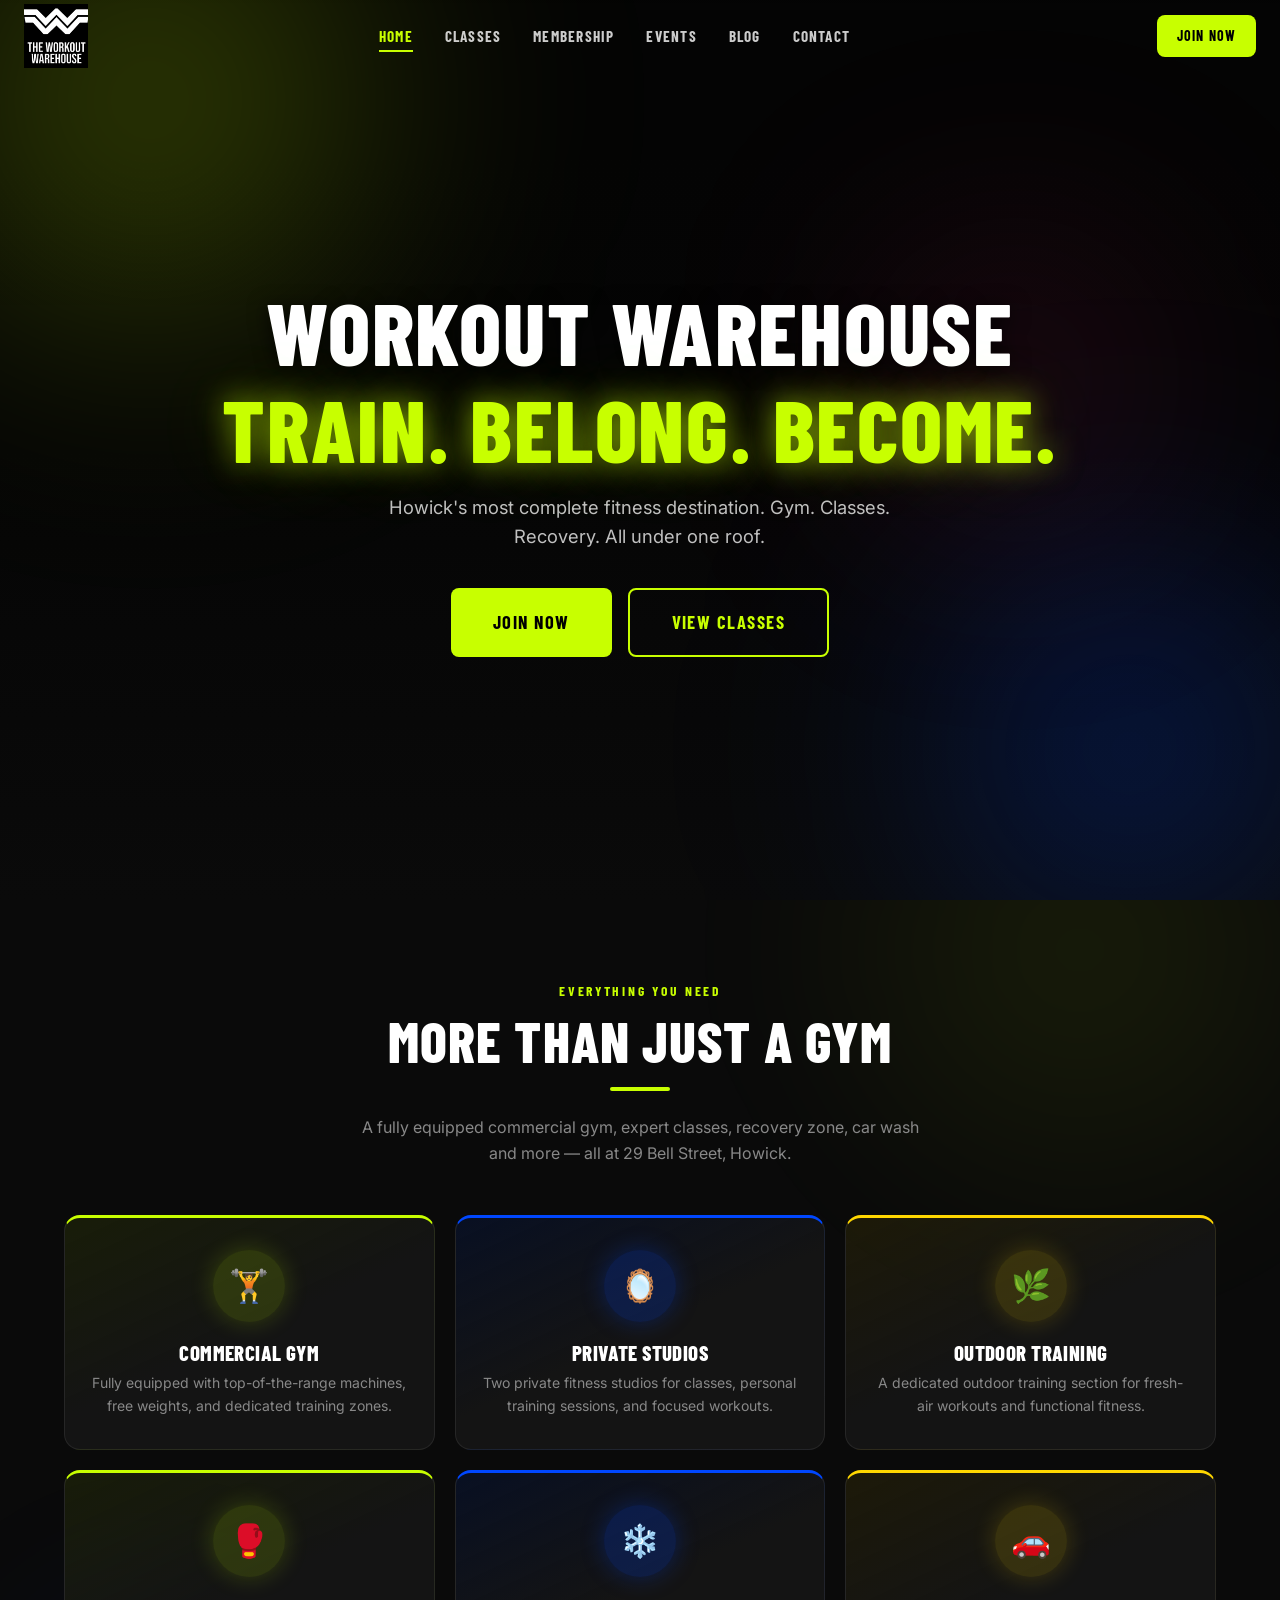
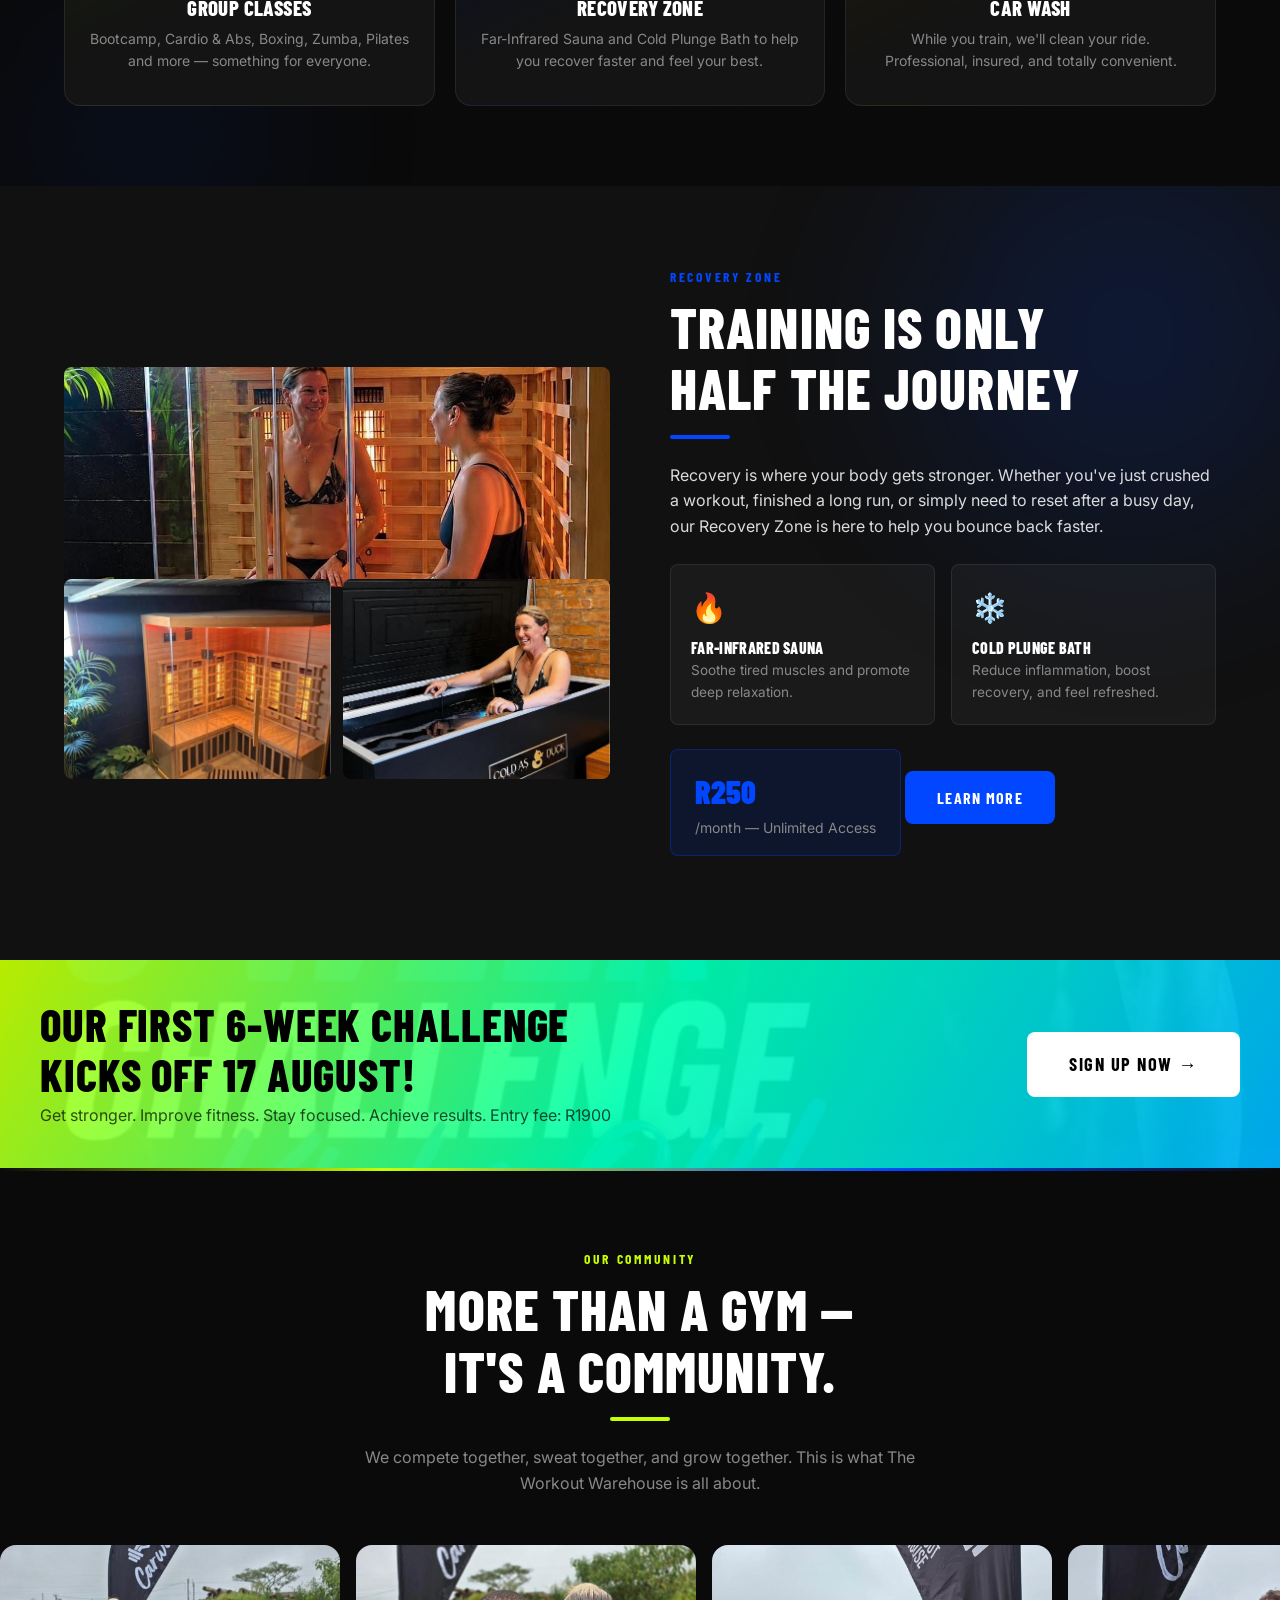
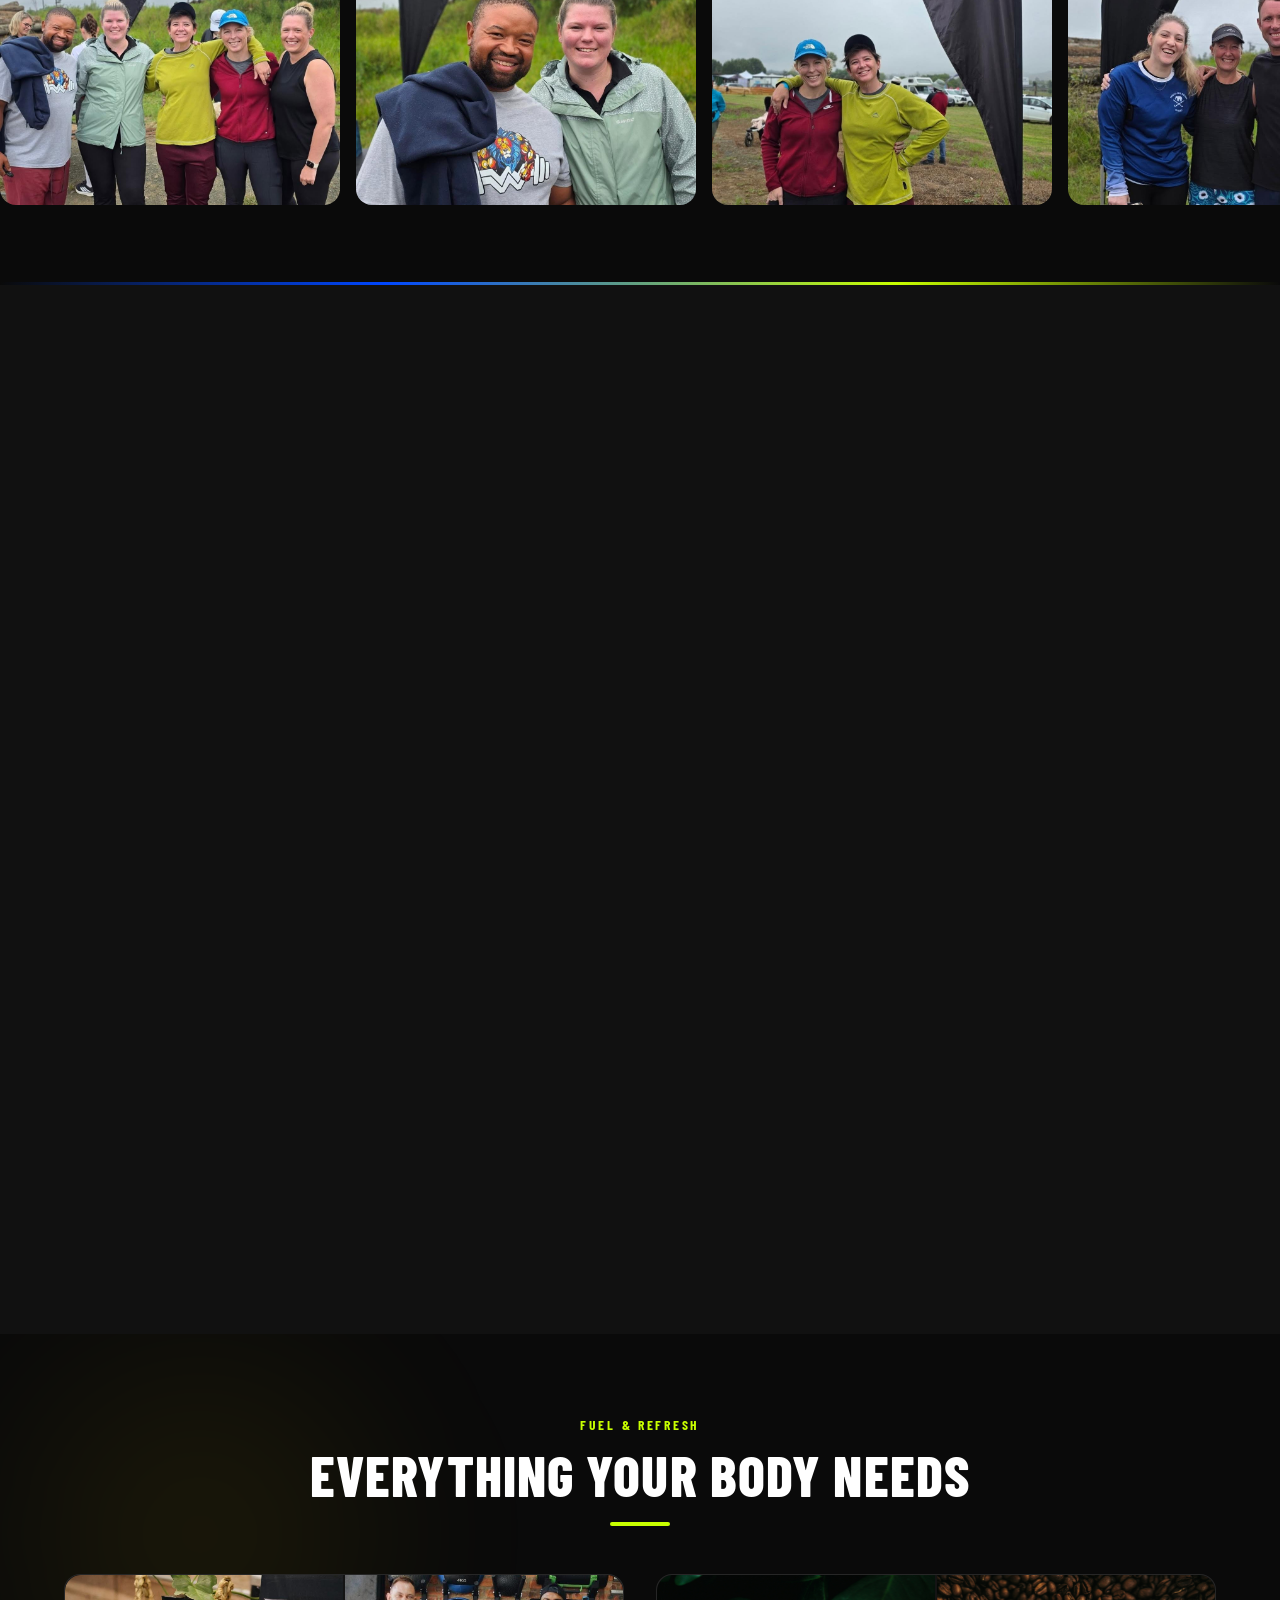
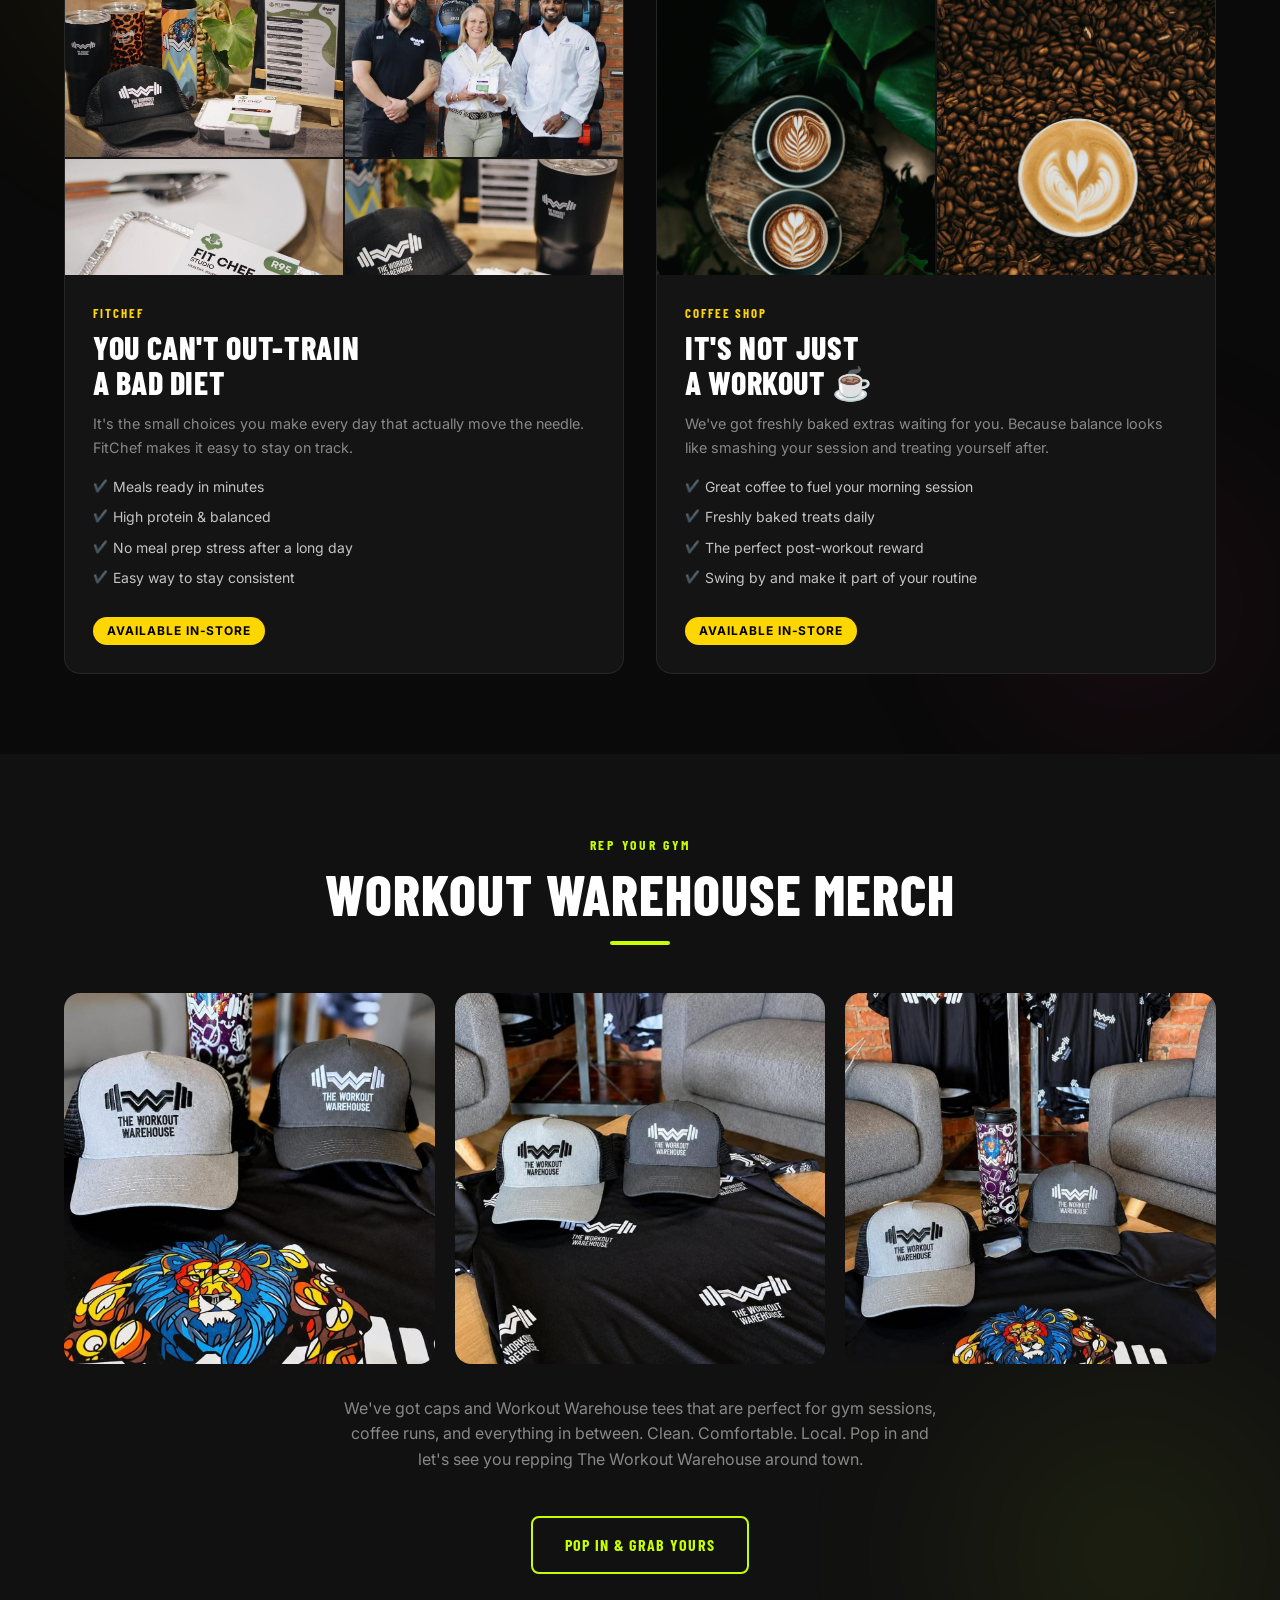
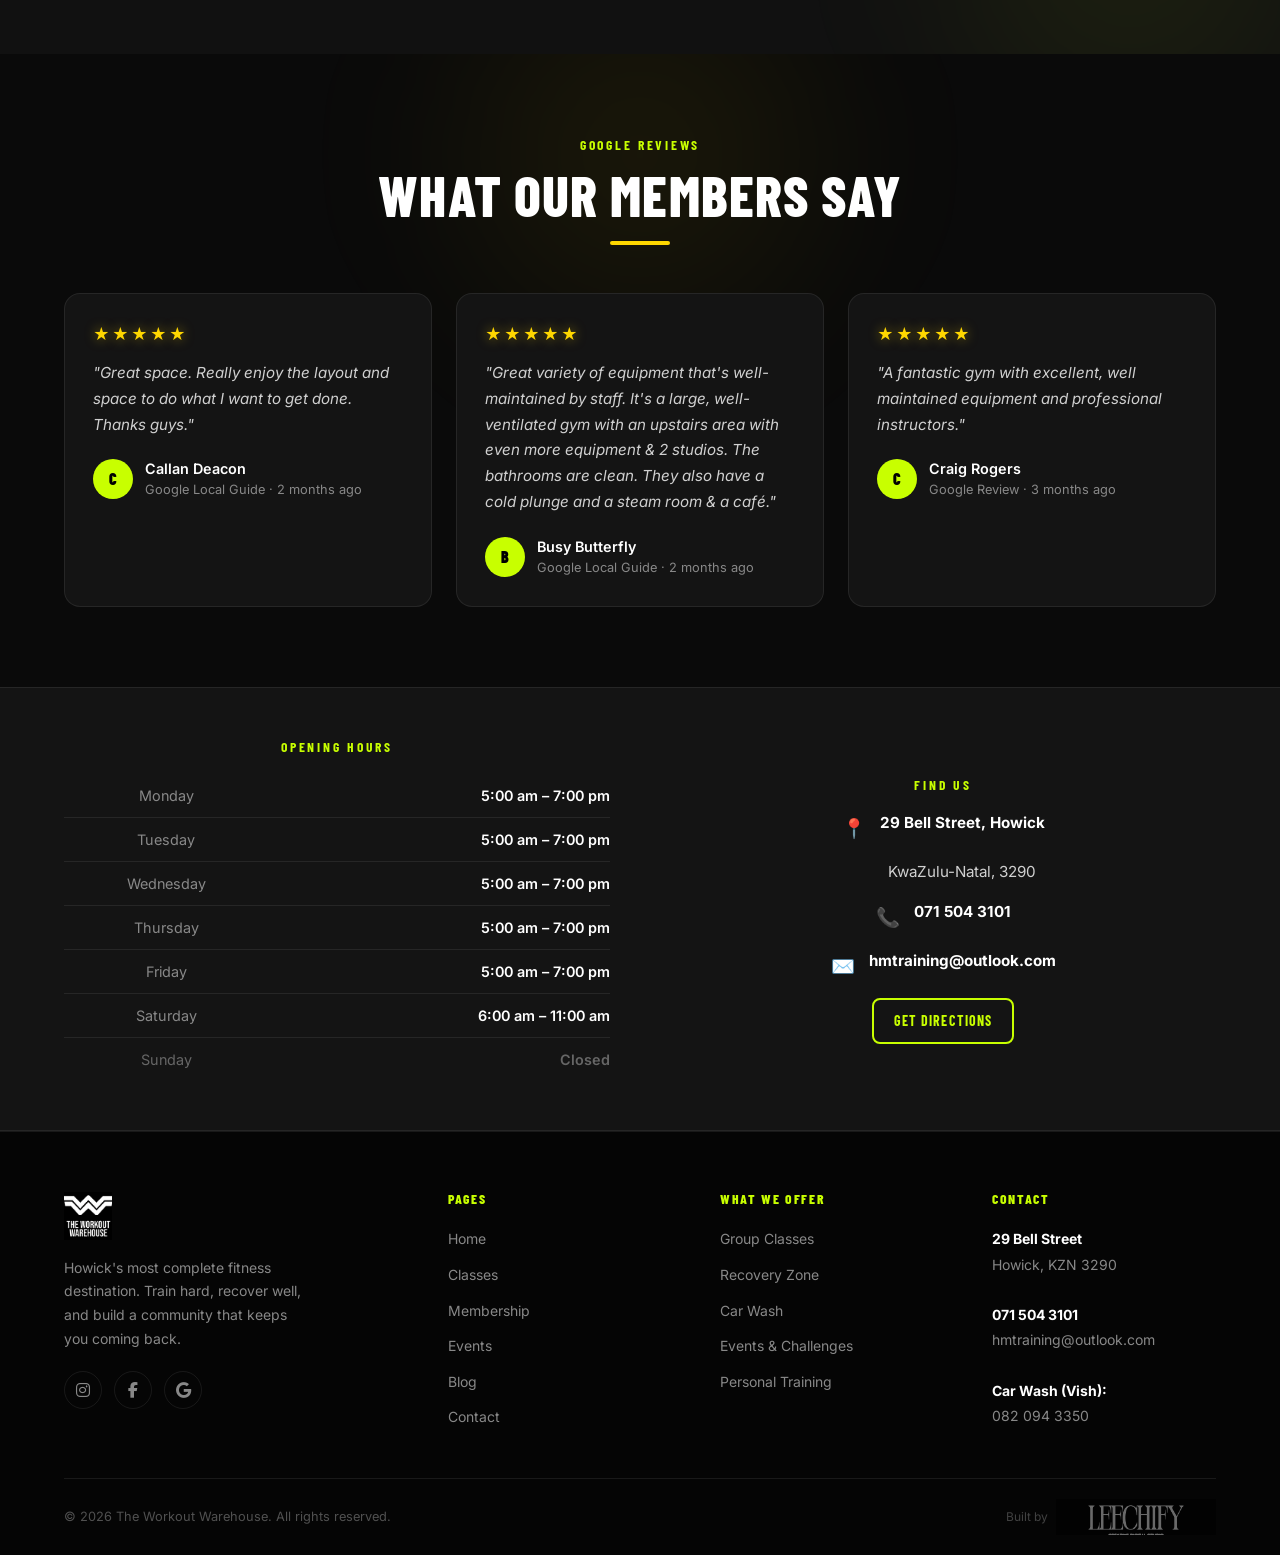
==== commit 6b6c52c3: "Nav, events, and blog updates - Rename Level Up to Events in nav across all pages - Remove completed" ====
--- a/index.html
+++ b/index.html
@@ -21,7 +21,7 @@
       <a href="index.html">Home</a>
       <a href="classes.html">Classes</a>
       <a href="membership.html">Membership</a>
-      <a href="levelup.html">Level Up</a>
+      <a href="levelup.html">Events</a>
       <a href="blog.html">Blog</a>
       <a href="contact.html">Contact</a>
     </nav>
@@ -36,7 +36,7 @@
     <a href="index.html">Home</a>
     <a href="classes.html">Classes</a>
     <a href="membership.html">Membership</a>
-    <a href="levelup.html">Level Up</a>
+    <a href="levelup.html">Events</a>
     <a href="blog.html">Blog</a>
     <a href="contact.html">Contact</a>
     <a href="membership.html" class="btn btn-primary">Join Now</a>
@@ -405,7 +405,7 @@
             <li><a href="index.html">Home</a></li>
             <li><a href="classes.html">Classes</a></li>
             <li><a href="membership.html">Membership</a></li>
-            <li><a href="levelup.html">Level Up</a></li>
+            <li><a href="levelup.html">Events</a></li>
             <li><a href="blog.html">Blog</a></li>
             <li><a href="contact.html">Contact</a></li>
           </ul>
--- a/css/styles.css
+++ b/css/styles.css
@@ -294,6 +294,7 @@
 }
 .mobile-nav a:hover { color: var(--neon-green); }
 .mobile-nav .btn { margin-top: 20px; text-align: center; justify-content: center; }
+.mobile-nav .btn-primary { color: #000; }
 
 /* ============================================================
    HERO SECTIONS
@@ -1603,28 +1604,51 @@
 @media (max-width: 768px) {
   .section-pad { padding: 56px 0; }
 
+  .contact-reels { display: none; }
   .nav-links, .header-cta { display: none; }
   .hamburger { display: flex; }
+  .site-header,
+  .site-header.scrolled { background: #000; backdrop-filter: none; }
 
   h1 { font-size: clamp(2rem, 8vw, 3rem); }
   h2 { font-size: clamp(1.6rem, 6vw, 2.4rem); }
 
-  .offer-grid { grid-template-columns: 1fr 1fr; gap: 14px; }
-  .recovery-features { grid-template-columns: 1fr; }
+  .offer-grid { grid-template-columns: 1fr 1fr; gap: 10px; }
+  .offer-card { padding: 16px 12px; }
+  .offer-icon { width: 48px; height: 48px; font-size: 1.4rem; margin-bottom: 10px; }
+  .offer-card h3 { font-size: 1rem; margin-bottom: 4px; }
+  .offer-card p { font-size: 0.78rem; }
+  .recovery-features { grid-template-columns: 1fr; gap: 10px; }
+  .recovery-feature { padding: 16px 12px; }
+  .recovery-feature .icon { font-size: 1.4rem; margin-bottom: 6px; }
+  .recovery-feature h4 { font-size: 1rem; margin-bottom: 4px; }
+  .recovery-feature p { font-size: 0.78rem; }
   .recovery-images img:first-child { height: 160px; }
 
   .carousel-item { width: 260px; height: 200px; }
 
-  .merch-grid { grid-template-columns: 1fr 1fr; }
+  .merch-grid { grid-template-columns: repeat(3, 1fr); gap: 6px; margin-bottom: 20px; }
 
   .reviews-grid { grid-template-columns: 1fr; }
 
   .hours-strip-inner { grid-template-columns: 1fr; gap: 32px; }
-
-  .footer-grid { grid-template-columns: 1fr; }
-  .footer-bottom { flex-direction: column; text-align: center; }
+  .hours-strip-inner .contact-info { order: -1; }
+
+
+  .footer-grid { grid-template-columns: 1fr 1fr 1fr; gap: 20px; padding-bottom: 28px; }
+  .footer-brand { grid-column: 1 / -1; display: flex; align-items: center; gap: 16px; flex-wrap: wrap; padding-bottom: 12px; border-bottom: 1px solid var(--border); }
+  .footer-brand img { height: 36px; margin-bottom: 0; }
+  .footer-brand p { display: none; }
+  .footer-social { margin-top: 0; }
+  .footer-col h4 { font-size: 0.72rem; margin-bottom: 10px; }
+  .footer-col ul { gap: 6px; }
+  .footer-col ul li a { font-size: 0.78rem; }
+  .footer-col address { font-size: 0.78rem; line-height: 1.6; }
+  .footer-bottom { flex-direction: column; text-align: center; gap: 8px; padding: 14px 0; }
+  .site-footer { padding-top: 28px; }
 
   .spotlight-grid { grid-template-columns: 1fr; }
+  .additional-classes-grid { grid-template-columns: 1fr !important; }
 
   .pricing-grid { grid-template-columns: repeat(2, 1fr); }
 
@@ -1650,7 +1674,7 @@
 
 @media (max-width: 480px) {
   .offer-grid { grid-template-columns: 1fr; }
-  .merch-grid { grid-template-columns: 1fr; }
+  .merch-grid { grid-template-columns: repeat(3, 1fr); }
   .pricing-grid { grid-template-columns: 1fr 1fr; }
   .extra-card-images { grid-template-columns: 1fr; height: auto; }
   .extra-card-images img { height: 160px; }
@@ -1675,9 +1699,11 @@
 
   /* Spotlight image strip shorter */
   .spotlight-images { height: 140px; }
-
-  /* Car wash images smaller */
-  .carwash-images img { height: 160px; }
+  .spotlight-images img { height: 140px; }
+
+  /* Car wash images — 2x2 collage */
+  .carwash-images { display: grid; grid-template-columns: 1fr 1fr; gap: 6px; }
+  .carwash-images img { height: 140px; }
 
   /* Event & challenge card body padding */
   .event-card-body { padding: 24px 20px; }
@@ -1730,7 +1756,7 @@
   .challenge-banner { padding: 28px 16px; }
 
   /* Footer gap */
-  .footer-grid { gap: 24px; }
+  .footer-grid { gap: 14px; }
 
   /* Map shorter */
   .map-wrap { height: 260px; }
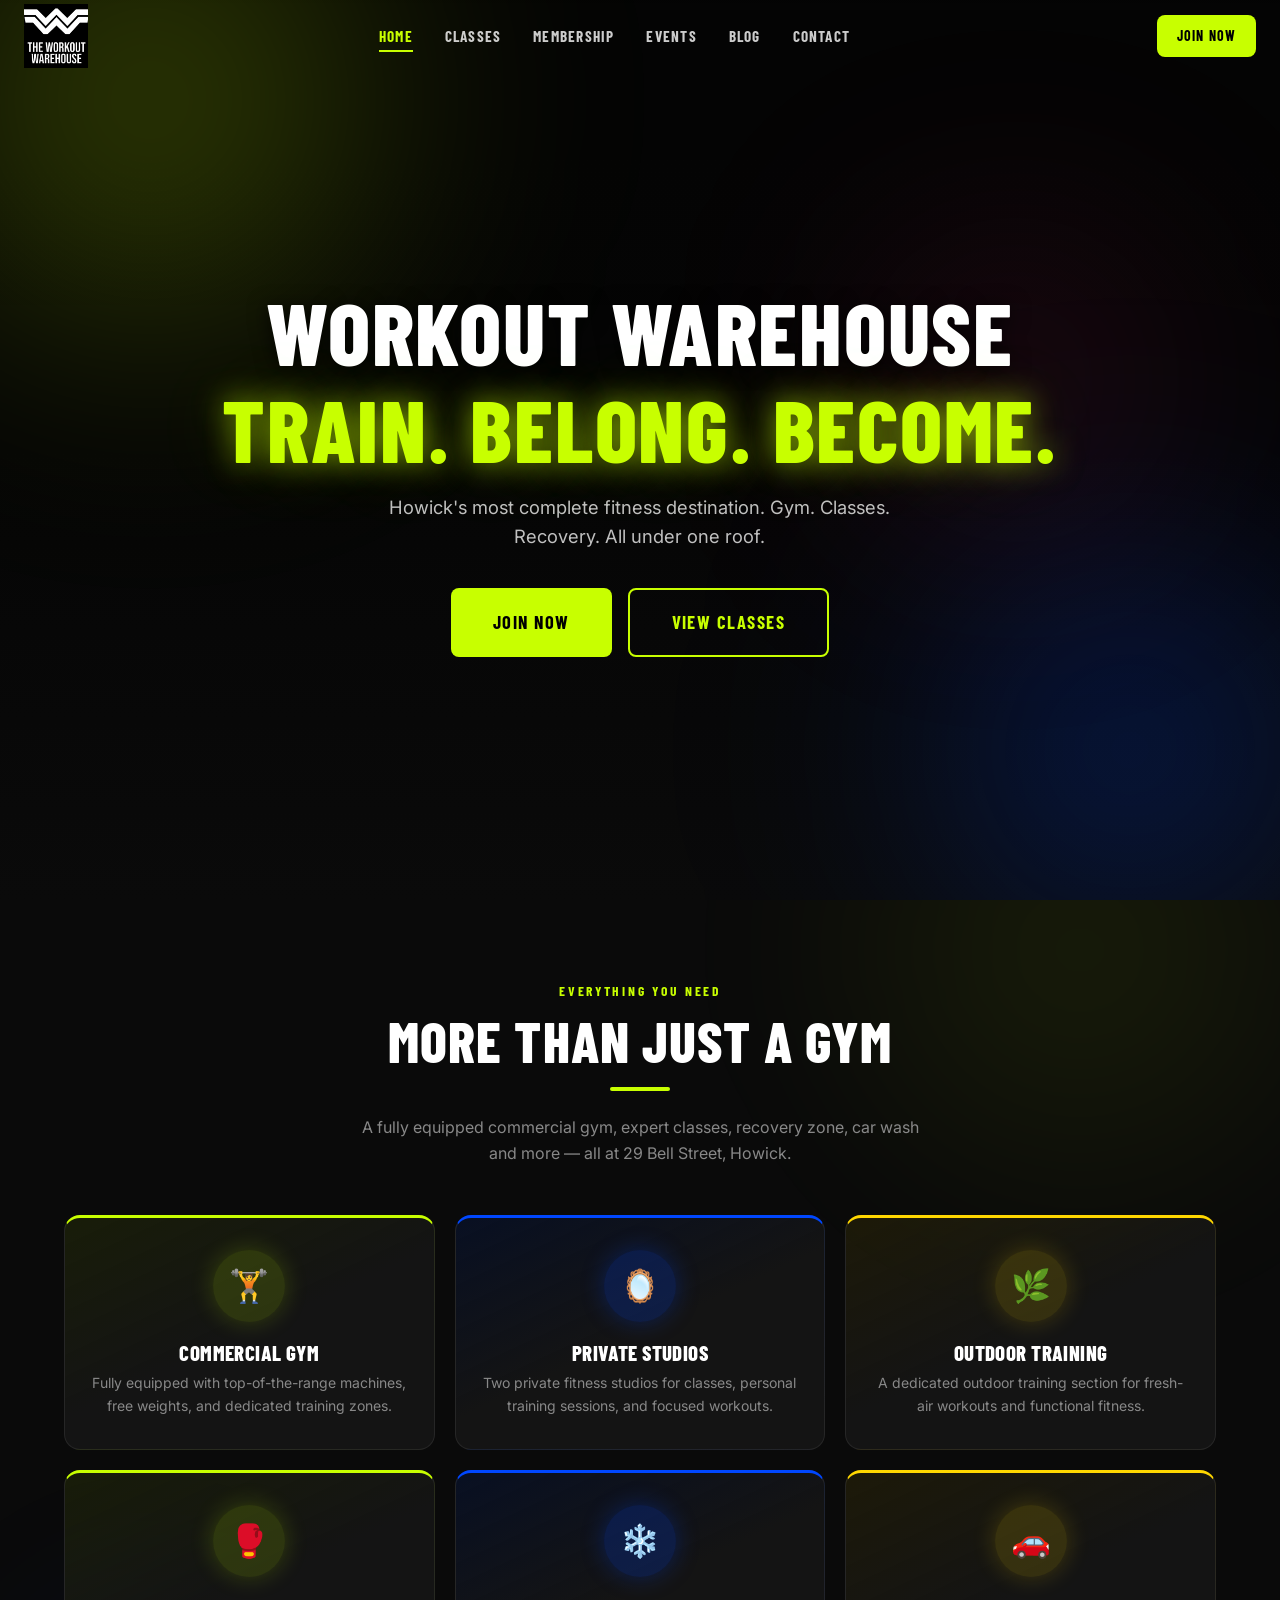
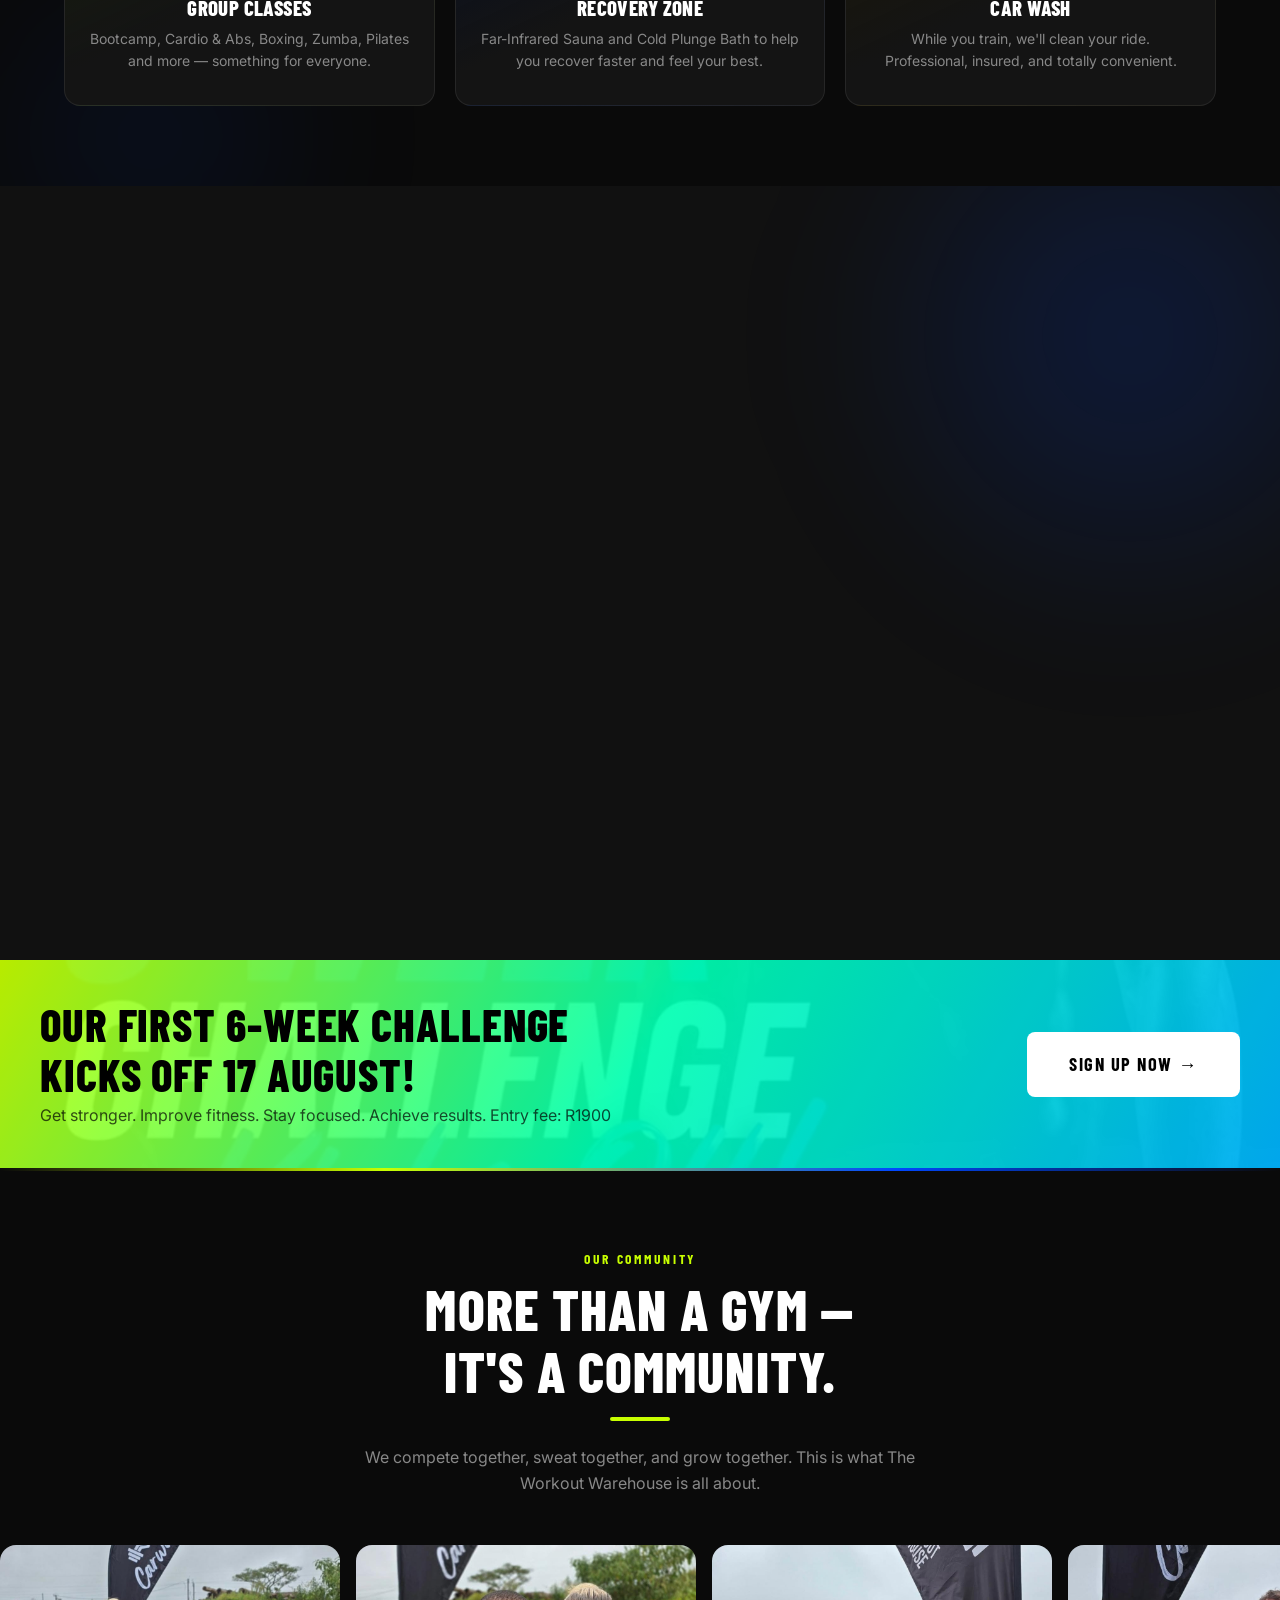
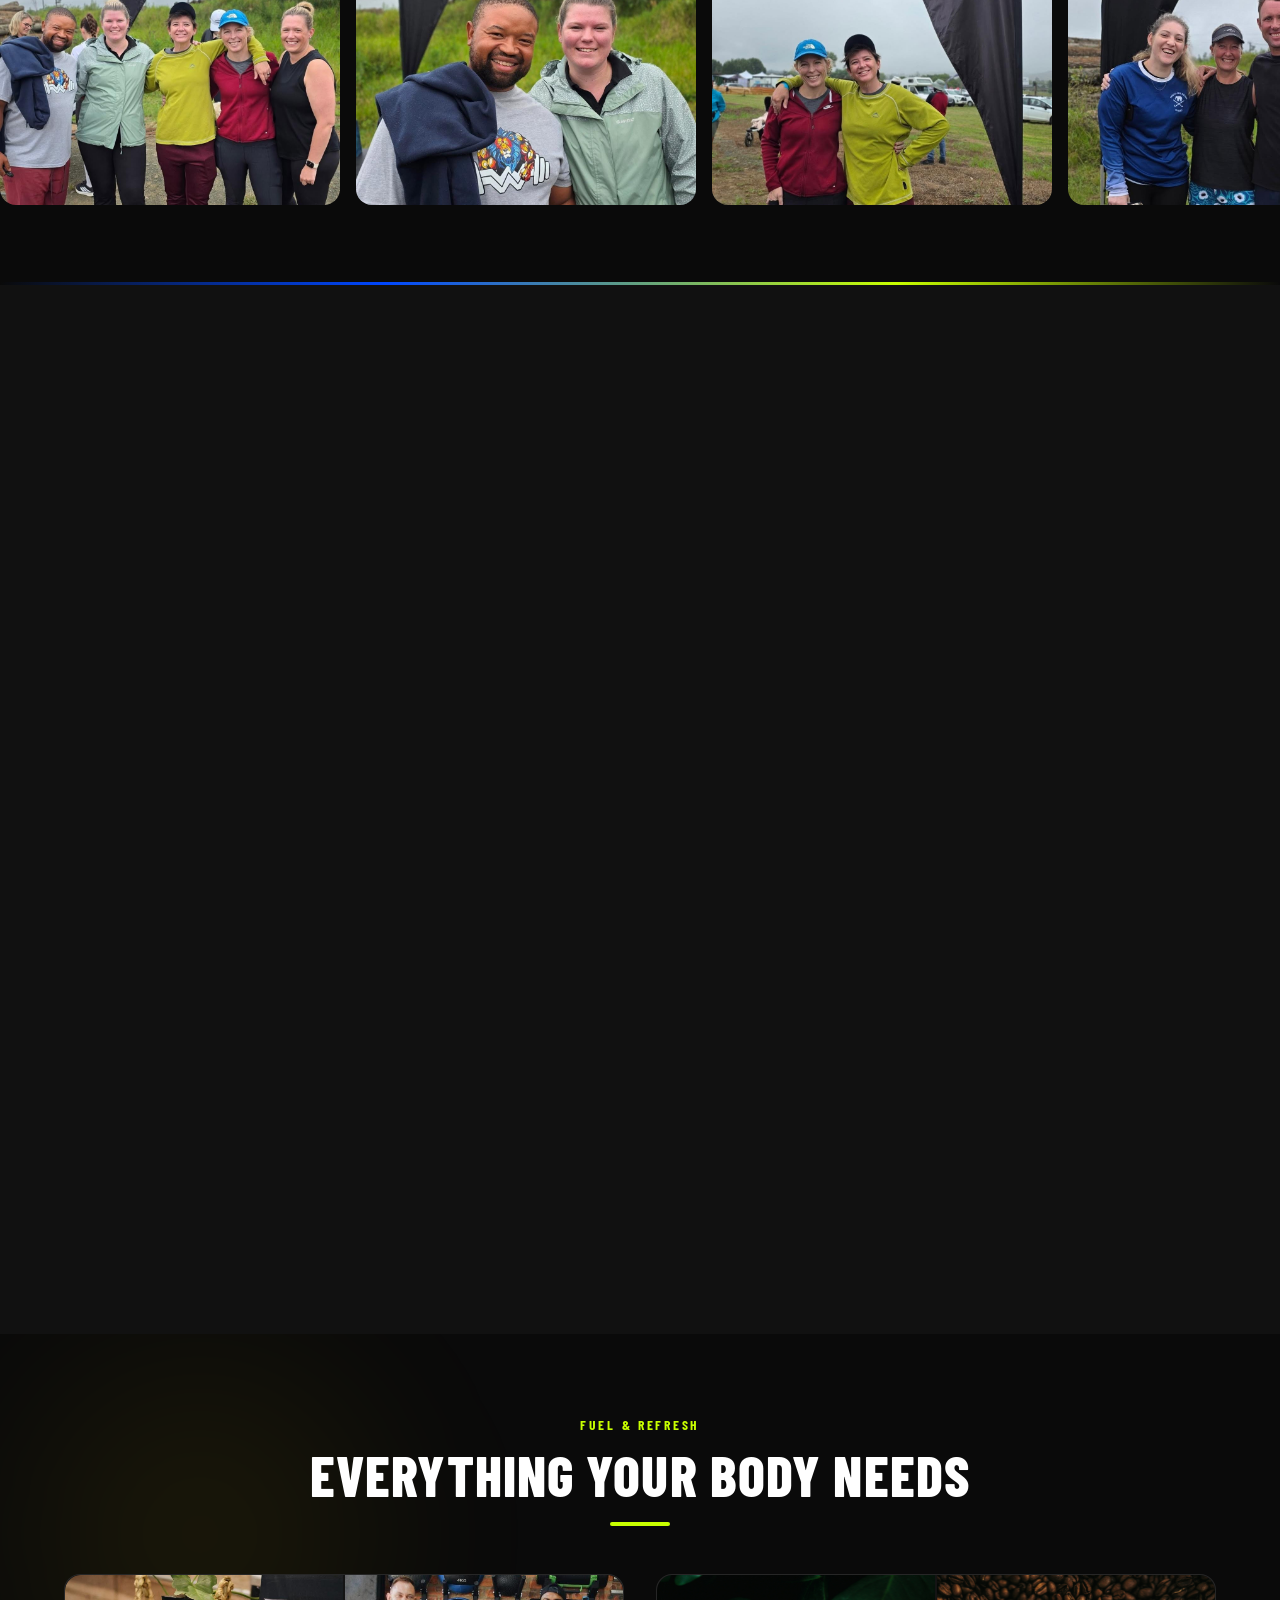
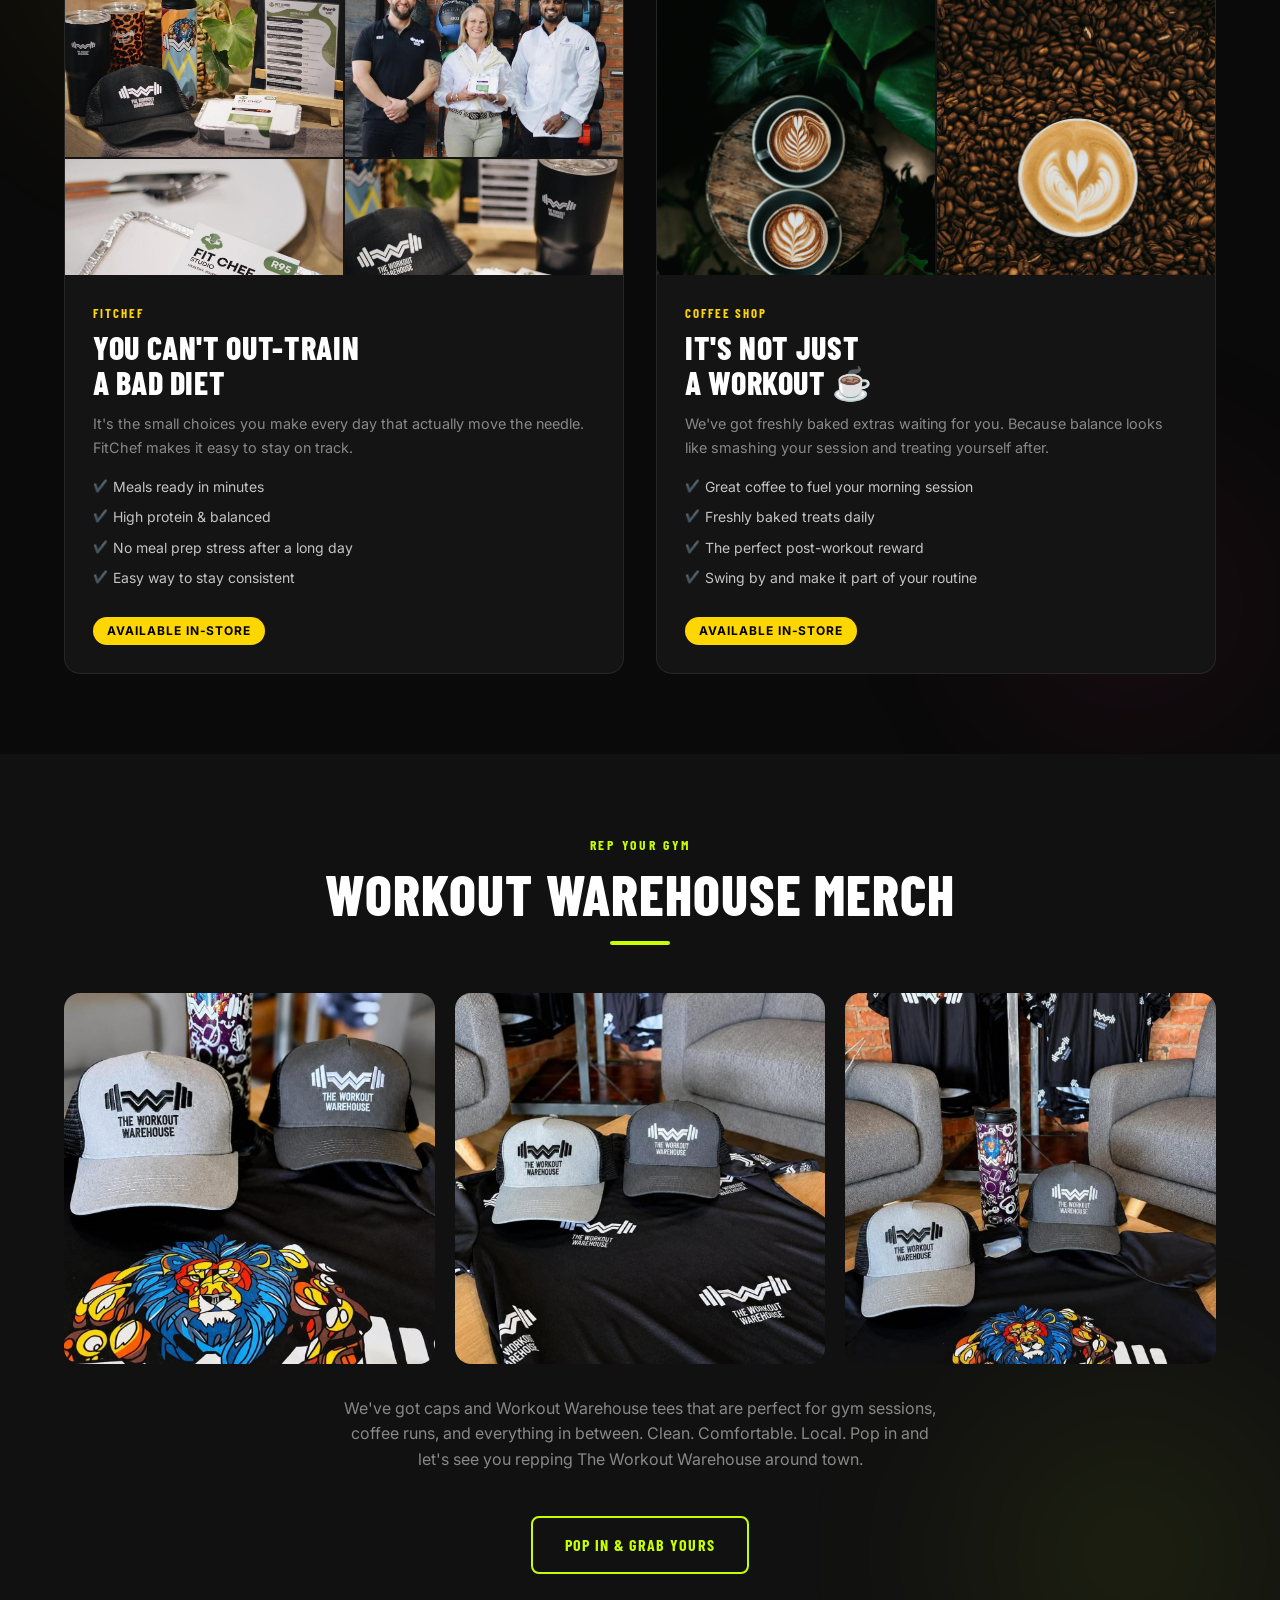
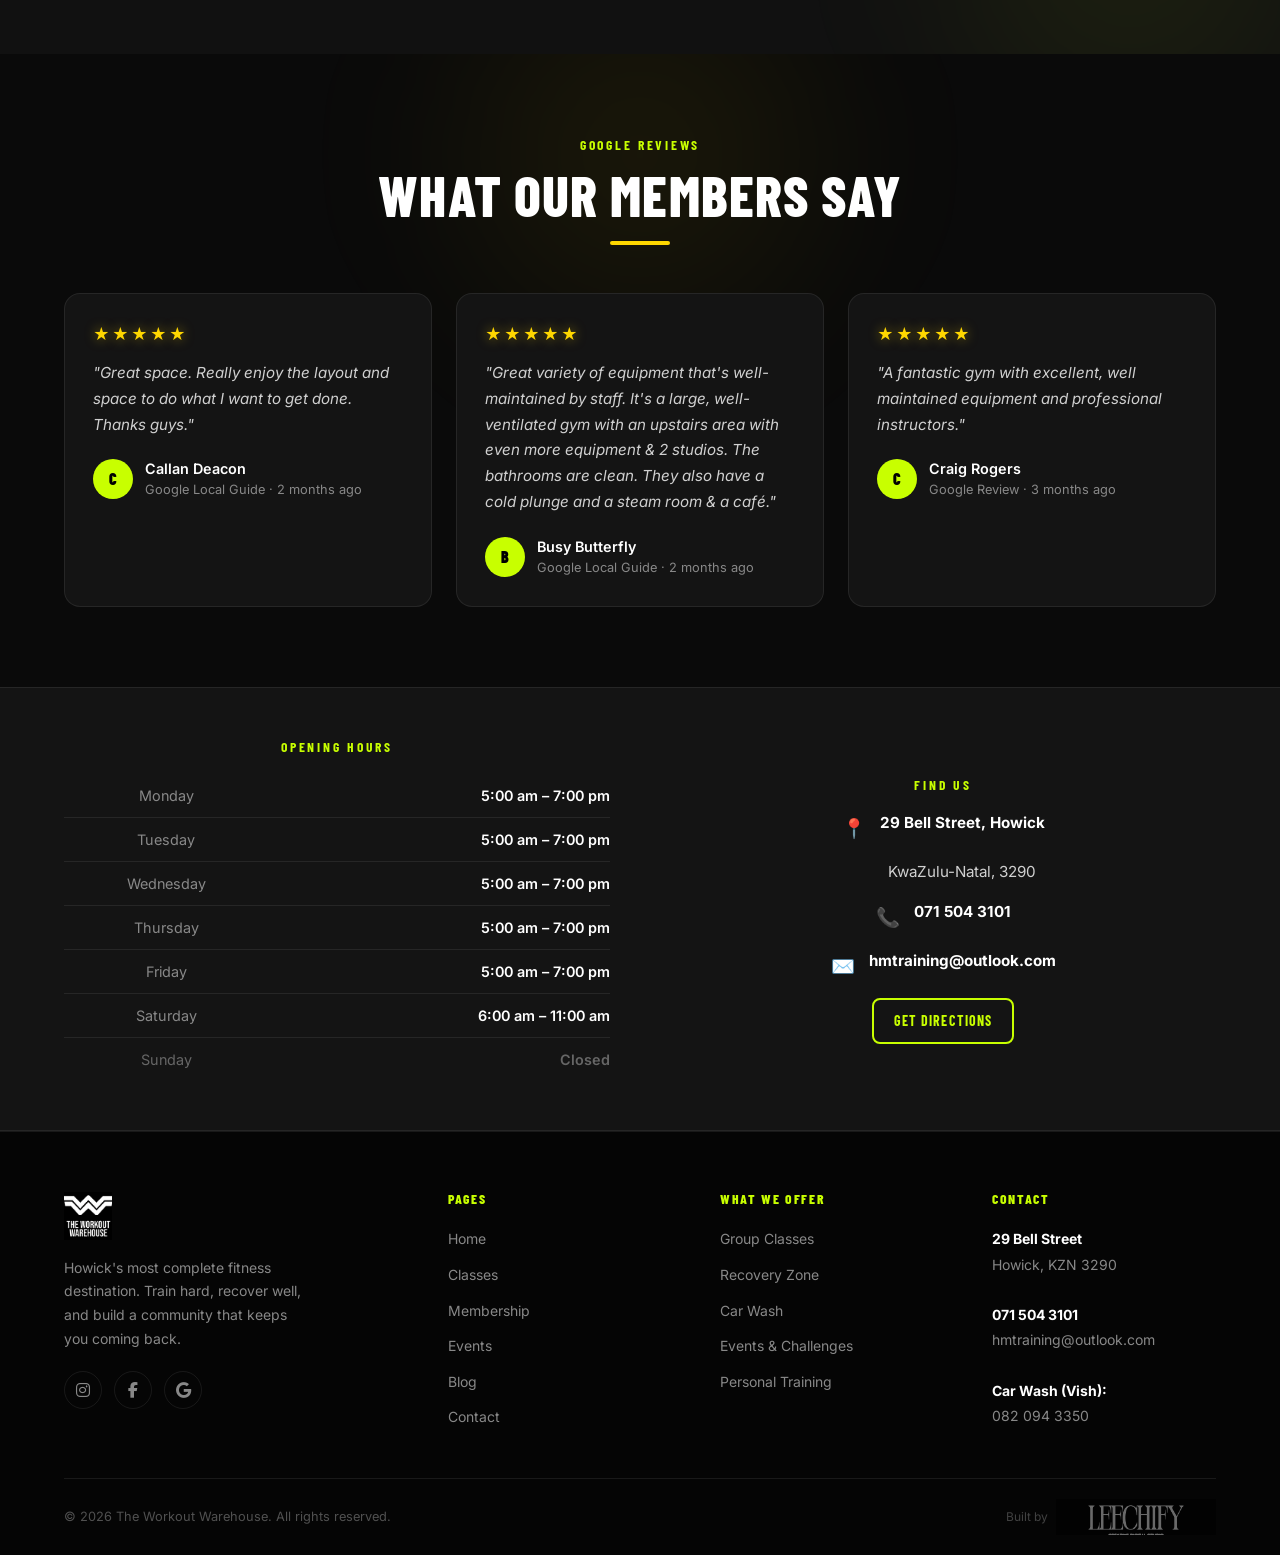
==== commit 6ccc6881: "Add Google Search Console site verification meta tag Co-Authored-By: Claude Sonnet 4.6 <noreply@anth" ====
--- a/index.html
+++ b/index.html
@@ -3,6 +3,7 @@
 <head>
   <meta charset="UTF-8" />
   <meta name="viewport" content="width=device-width, initial-scale=1.0" />
+  <meta name="google-site-verification" content="RuH-sbb2dq-klh28O4FSfZ5-FT_-DdPH-v5T-A6pqK0" />
   <title>The Workout Warehouse — Howick's Premier Gym</title>
   <meta name="description" content="The Workout Warehouse in Howick offers a fully equipped commercial gym, private studios, group classes, recovery zone, and more. Train today. Be better tomorrow." />
   <link rel="stylesheet" href="css/styles.css" />
